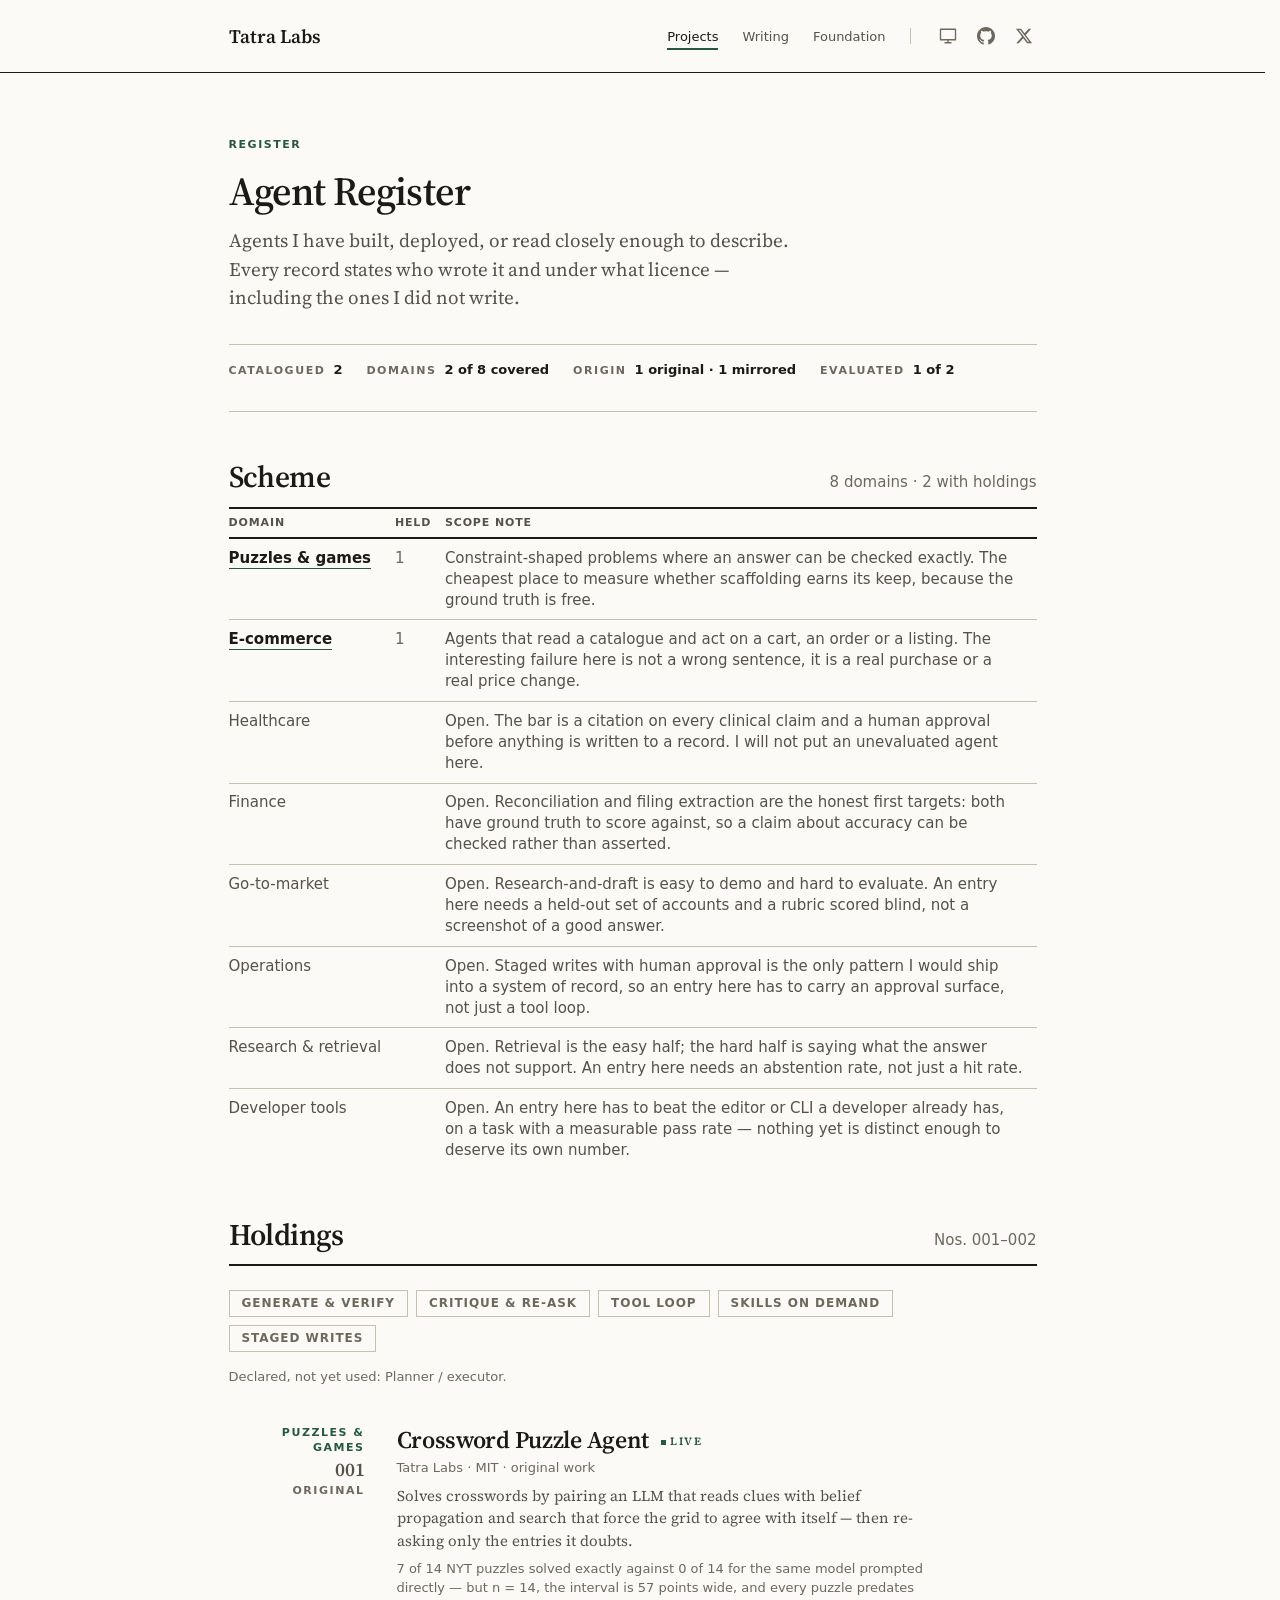
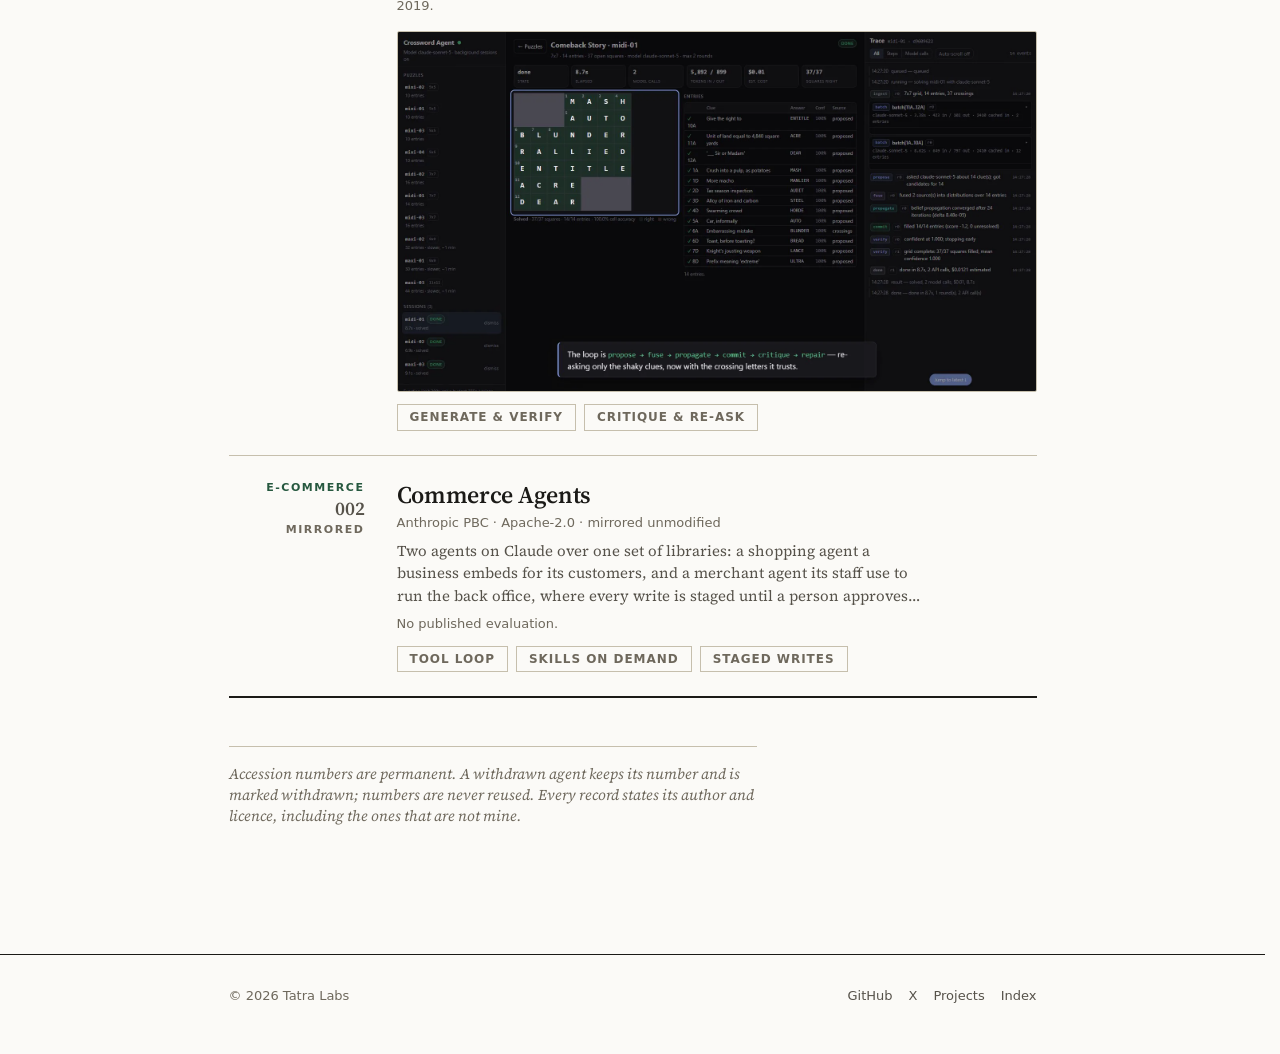
==== project/agents/index.html @ 57347f7a "Add the Agent Register, hide publication dates, pin the masthead The register lives at /project/agen" ====
<!DOCTYPE html>
<html lang="en">

<head>
  <meta charset="utf-8">
  <meta name="viewport" content="width=device-width, initial-scale=1">
  <title>Agent Hub — Tatra Labs</title>
  <meta name="description"
    content="Every agent built at Tatra Labs, by domain: what it does, the pattern it uses, how it was evaluated, and who wrote it.">
  <link rel="preconnect" href="https://fonts.googleapis.com">
  <link rel="preconnect" href="https://fonts.gstatic.com" crossorigin>
  <link rel="stylesheet"
    href="https://fonts.googleapis.com/css2?family=Source+Serif+4:ital,opsz,wght@0,8..60,400..600;1,8..60,400&display=swap">
  <link rel="stylesheet" href="/css/style.css">
  <link rel="stylesheet" href="/project/agents/style.css">
  <script>
    (function () {
      var t; try { t = localStorage.getItem('theme'); } catch (e) { }
      var r = document.documentElement;
      if (t === 'light' || t === 'dark') { r.setAttribute('data-theme', t); r.setAttribute('data-theme-pref', t); }
      else { r.setAttribute('data-theme-pref', 'system'); }
    })();
  </script>
</head>

<body>
  <a class="skip-link" href="#main">Skip to content</a>

  <header class="masthead">
    <div class="spread">
      <div class="u-wide masthead-row">
        <p class="site-title"><a href="/">Tatra Labs</a></p>
        <div class="masthead-nav">
          <ul class="nav">
            <li><a href="/?tab=projects" class="active" aria-current="page">Projects</a></li>
            <li><a href="/?tab=posts">Writing</a></li>
            <li><a href="/?tab=foundation">Foundation</a></li>
          </ul>
          <span class="masthead-div" aria-hidden="true"></span>
          <div class="header-links">
            <button type="button" class="theme-toggle" id="theme-toggle" aria-label="Theme: system">
              <svg class="theme-icon theme-icon-system" viewBox="0 0 24 24" fill="none" stroke="currentColor"
                stroke-width="1.75" stroke-linecap="round" stroke-linejoin="round" aria-hidden="true">
                <rect x="2" y="3" width="20" height="14" rx="0" />
                <path d="M8 21h8M12 17v4" />
              </svg>
              <svg class="theme-icon theme-icon-sun" viewBox="0 0 24 24" fill="none" stroke="currentColor"
                stroke-width="1.75" stroke-linecap="round" stroke-linejoin="round" aria-hidden="true">
                <circle cx="12" cy="12" r="4" />
                <path d="M12 2v2M12 20v2M4.9 4.9l1.4 1.4M17.7 17.7l1.4 1.4M2 12h2M20 12h2M4.9 19.1l1.4-1.4M17.7 6.3l1.4-1.4" />
              </svg>
              <svg class="theme-icon theme-icon-moon" viewBox="0 0 24 24" fill="none" stroke="currentColor"
                stroke-width="1.75" stroke-linecap="round" stroke-linejoin="round" aria-hidden="true">
                <path d="M21 12.8A9 9 0 1 1 11.2 3a7 7 0 0 0 9.8 9.8z" />
              </svg>
            </button>
            <a href="https://github.com/tatra-labs" target="_blank" rel="noopener noreferrer" aria-label="GitHub"
              class="header-icon">
              <svg width="18" height="18" viewBox="0 0 24 24" fill="currentColor" aria-hidden="true">
                <path
                  d="M12 0c-6.626 0-12 5.373-12 12 0 5.302 3.438 9.8 8.207 11.387.599.111.793-.261.793-.577v-2.234c-3.338.726-4.033-1.416-4.033-1.416-.546-1.387-1.333-1.756-1.333-1.756-1.089-.745.083-.729.083-.729 1.205.084 1.839 1.237 1.839 1.237 1.07 1.834 2.807 1.304 3.492.997.107-.775.418-1.305.762-1.604-2.665-.305-5.467-1.334-5.467-5.931 0-1.311.469-2.381 1.236-3.221-.124-.303-.535-1.524.117-3.176 0 0 1.008-.322 3.301 1.23.957-.266 1.983-.399 3.003-.404 1.02.005 2.047.138 3.006.404 2.291-1.552 3.297-1.23 3.297-1.23.653 1.653.242 2.874.118 3.176.77.84 1.235 1.911 1.235 3.221 0 4.609-2.807 5.624-5.479 5.921.43.372.823 1.102.823 2.222v3.293c0 .319.192.694.801.576 4.765-1.589 8.199-6.086 8.199-11.386 0-6.627-5.373-12-12-12z" />
              </svg>
            </a>
            <a href="https://x.com/tatralabs" target="_blank" rel="noopener noreferrer" aria-label="X (Twitter)"
              class="header-icon">
              <svg width="18" height="18" viewBox="0 0 24 24" fill="currentColor" aria-hidden="true">
                <path
                  d="M18.244 2.25h3.308l-7.227 8.26 8.502 11.24H16.17l-5.214-6.817L4.99 21.75H1.68l7.73-8.835L1.254 2.25H8.08l4.713 6.231zm-1.161 17.52h1.833L7.084 4.126H5.117z" />
              </svg>
            </a>
          </div>
        </div>
      </div>
    </div>
  </header>

  <main id="main">
    <noscript>
      <!-- Lead with the link that actually works without JavaScript. The
           write-up is rendered by the same client-side viewer as every other
           article here, so it is not a fallback — say so rather than sending
           someone to a second blank page. -->
      <p class="spread"><span class="u-wide">The register renders from a JSON file in the
        browser. Without JavaScript, read the registry itself at
        <a href="/content/agents/registry.json">/content/agents/registry.json</a>, or the
        source at <a href="https://github.com/tatra-labs">github.com/tatra-labs</a>. The
        write-up at <code>/project/agent-hub</code> needs JavaScript too.</span></p>
    </noscript>

    <!-- ====================================================================
         THE REGISTER. One .spread holds every region; each region is .u-wide
         so it spans rail + main, exactly as the home page's list sections do.
         Nothing here is a direct child of .spread without a grid-column.
         ================================================================= -->
    <div class="spread" id="register-view">

      <header class="u-wide identity-inner reg-head">
        <p class="u-label identity-eyebrow">Register</p>
        <h1 class="identity-name">Agent Register</h1>
        <p class="identity-lede" id="reg-lede"></p>
        <dl class="identity-index" id="reg-index"></dl>
      </header>

      <!-- The scheme is authored, not derived: it is the map of where agents
           go, and it exists whether or not anything has been built there. -->
      <section class="u-wide list-section" aria-labelledby="scheme-h">
        <div class="section-head">
          <h2 id="scheme-h">Scheme</h2>
          <span class="section-count" id="scheme-count"></span>
        </div>
        <div class="schedule-wrap">
          <table class="schedule">
            <thead>
              <tr>
                <th scope="col">Domain</th>
                <th scope="col">Held</th>
                <th scope="col">Scope note</th>
              </tr>
            </thead>
            <tbody id="schedule-body"></tbody>
          </table>
        </div>
      </section>

      <section class="u-wide list-section" aria-labelledby="holdings-h">
        <div class="section-head">
          <h2 id="holdings-h">Holdings</h2>
          <span class="section-count" id="holdings-count"></span>
        </div>

        <div class="control-bar reg-controls hidden" id="reg-controls">
          <div class="chips" id="pattern-chips" role="group" aria-label="Filter by agent pattern"></div>
          <div class="search-wrap hidden" id="search-wrap">
            <svg viewBox="0 0 24 24" fill="none" stroke="currentColor" stroke-width="2"
              stroke-linecap="round" aria-hidden="true">
              <circle cx="11" cy="11" r="8" />
              <path d="m21 21-4.35-4.35" />
            </svg>
            <label for="search-input" class="visually-hidden">Search the register</label>
            <input type="search" id="search-input" placeholder="Search" autocomplete="off">
          </div>
        </div>

        <p class="reg-legend hidden" id="pattern-gloss"></p>
        <p class="reg-legend hidden" id="pattern-legend"></p>
        <p class="reg-note hidden" id="holdings-note"></p>

        <!-- The site's own live-region idiom (see #result-status on the home
             page): the match count and the empty state change without a
             navigation, so nothing else would announce them. -->
        <p aria-live="polite" id="reg-status"><span class="visually-hidden"></span></p>

        <ol class="register" id="holdings-list"></ol>
        <p class="empty hidden" id="holdings-empty"></p>
      </section>

      <p class="u-wide empty reg-colophon" id="reg-colophon"></p>
    </div>

    <!-- ====================================================================
         THE SPECIMEN SHEET. Structurally identical to 404.html's reader, so
         .viewer-shell's explicit grid-rows and the sticky .article-rail both
         apply unchanged: back-link in row 1, rail and #article in row 2.
         ================================================================= -->
    <div class="spread viewer-shell agents-sheet hidden" id="sheet-view">
      <a class="back-link u-wide" id="sheet-back" href="./">&larr; Register</a>

      <aside class="article-rail" id="sheet-rail" aria-label="Record details"></aside>

      <article id="article">
        <header class="article-hero">
          <p class="u-label article-kicker" id="sheet-kicker"></p>
          <h1 class="article-title" id="sheet-title"></h1>
          <p class="article-sub" id="sheet-sub"></p>
          <!-- Authorship, in the reading column, on every record. -->
          <p class="article-meta" id="sheet-prov"></p>
        </header>

        <div id="sheet-links"></div>
        <div class="article-content" id="sheet-body"></div>

        <nav class="foundation-chapter-nav hidden" id="sheet-nav" aria-label="Register navigation"></nav>

        <div class="article-tags" id="sheet-tags"></div>
      </article>
    </div>

    <p class="spread hidden" id="reg-error"><span class="u-wide"></span></p>
  </main>

  <footer class="site-footer spread">
    <div class="u-wide footer-inner">
      <span>&copy; <span id="footer-year">2026</span> Tatra Labs</span>
      <span class="footer-links">
        <a href="https://github.com/tatra-labs" target="_blank" rel="noopener noreferrer">GitHub</a>
        <a href="https://x.com/tatralabs" target="_blank" rel="noopener noreferrer">X</a>
        <a href="/?tab=projects">Projects</a>
        <a href="/">Index</a>
      </span>
    </div>
  </footer>

  <script src="/js/util.js"></script>
  <script src="/project/agents/app.js"></script>
  <script src="/js/theme.js"></script>
</body>

</html>
---- css/style.css ----
/* ============================================================================
   TATRA LABS — DESIGN LAW.  Four rules. Break one and the system loses its
   only structural cue; there is no fallback boundary underneath it.

   1. NO border-radius, NO box-shadow, anywhere. Structure is rules and
      alignment. The single exception is --r-plate (2px) on media frames.
   2. Exactly TWO stroke weights: 1px var(--rule) for separation,
      2px var(--rule-strong) or var(--accent) for emphasis and active state.
   3. Exactly ONE filled component surface: .article-link--primary. Beyond it
      --accent may appear only as a stroke or as a mark under 6px — today the
      2px heading bar (.article-content h2::before) and the 5px live dot
      (.entry-flag::before), and nothing else. --accent must never fill a
      panel, never colour an input border, never mark a validation state.
      --accent-quiet is a tint, not a fill.
   4. NO colour literal outside the token block. No hex, no rgba(), no colour
      baked into a data-URI, anywhere else in this file.

   FOCUS IS BLUE IN BOTH THEMES, deliberately not the brand accent, so a focus
   ring can never be mistaken for a brand or error state.
   All three theme states are reachable: bare :root is the light source of
   truth; the media guard excludes [data-theme="light"] so that block is
   load-bearing rather than dead.
   ============================================================================ */

:root {
  --font-serif: "Source Serif 4", "SS4 Fallback", Charter, "Bitstream Charter",
                "Iowan Old Style", Georgia, "Times New Roman", serif;
  --font-sans:  system-ui, -apple-system, "Segoe UI Variable Text", "Segoe UI",
                Roboto, "Helvetica Neue", Arial, sans-serif;
  --font-mono:  ui-monospace, SFMono-Regular, "SF Mono", "Cascadia Mono",
                "Segoe UI Mono", Menlo, Consolas, monospace;

  /* Source Serif 4 is loaded variable (400..600). If 400 renders thin on a
     96dpi Windows panel, change this one value to 450 — zero bytes, no new
     request. */
  --prose-weight: 400;

  /* ---- light palette (bare :root = the light source of truth) ---------- */
  --bg:            #FBFAF7;  /* warm paper                                  */
  --surface:       #FFFFFF;  /* raised: chapter-nav cells, mobile TOC bar   */
  --sunken:        #F1EFE8;  /* recessed: pre, inline code, empty plates    */
  --text:          #1B1A17;  /* 16.7:1 on --bg   AAA                        */
  --text-muted:    #56524A;  /*  7.5:1 on --bg   AAA  excerpts, lede        */
  --text-faint:    #6E685C;  /*  5.3:1 on --bg   AA   counts, rail dates    */
  --rule:          #C6BFAD;  /*  1.8:1  decorative hairline, 1px only       */
  --rule-strong:   #948B7B;  /*  3.2:1  meaningful boundary                 */
  --rule-ink:      #1B1A17;  /* masthead bar, table th underline            */
  --accent:        #26583F;  /* foliage  7.9:1 on --bg  AAA                 */
  --accent-hover:  #1B4230;  /* 10.4:1                                      */
  --accent-quiet:  #E4EDE7;  /* tint only: active chip bg. NEVER a fill.    */
  --on-accent:     #FFFFFF;  /*  8.2:1 on --accent  AAA                     */
  --focus:         #1B4DE4;  /*  6.2:1 on --bg                              */

  /* ---- geometry --------------------------------------------------------- */
  --r-plate: 2px;            /* the ONLY radius on the site (media frames)  */
  --s-1: .25rem;  --s-2: .5rem;  --s-3: .75rem;  --s-4: 1rem;
  --s-5: 1.5rem;  --s-6: 2rem;   --s-7: 3rem;    --s-8: 4rem;  --s-9: 6rem;

  --rail:      8.5rem;   /* 136px metadata gutter                           */
  --rail-gap:  2rem;

  /* The masthead is sticky, so everything that positions itself against the
     top of the viewport has to clear it: the sticky rail and TOC above 56rem,
     and scroll-margin-top on every anchor target. 4.5rem is .masthead-row's
     min-height and the 1px is the masthead's own bottom rule — re-measure this
     if the masthead's contents change. */
  --masthead-h: calc(4.5rem + 1px);
  --main:      42rem;    /* 672px  list + home                              */
  --toc:      15rem;     /* 240px  reader only                              */
  --pad:       1.5rem;
  --measure:  min(66ch, 35rem);
  --t: 120ms;
  --ease: cubic-bezier(.2, 0, .2, 1);
}

/* Reader pages narrow the main column; set on the shell, not globally. */
.viewer-shell { --main: 35rem; }

@media (prefers-color-scheme: dark) {
  :root:not([data-theme="light"]) {
    --bg:           #1A1815;   /* warm charcoal, not neutral black          */
    --surface:      #232019;
    --sunken:       #131210;
    --text:         #EDE7DA;   /* 14.4:1  AAA                               */
    --text-muted:   #A9A190;   /*  6.9:1  AAA                               */
    --text-faint:   #8E8778;   /*  5.0:1  AA                                */
    --rule:         #464038;
    --rule-strong:  #726A5C;  /*  3.3:1  meets 1.4.11 for a UI boundary       */
    --rule-ink:     #EDE7DA;
    --accent:       #8CC0A0;   /* 8.6:1 on --bg  AAA                        */
    --accent-hover: #A8D4B8;
    --accent-quiet: #1E2A22;
    --on-accent:    #1A1815;   /* 8.6:1 — fixes the old #fff-on-link 2.5:1  */
    --focus:        #7FA6FF;
  }
}

:root[data-theme="dark"] {
  --bg: #1A1815;  --surface: #232019;  --sunken: #131210;
  --text: #EDE7DA;  --text-muted: #A9A190;  --text-faint: #8E8778;
  --rule: #464038;  --rule-strong: #726A5C;  --rule-ink: #EDE7DA;
  --accent: #8CC0A0;  --accent-hover: #A8D4B8;  --accent-quiet: #1E2A22;
  --on-accent: #1A1815;  --focus: #7FA6FF;
}

/* Load-bearing: the media guard above excludes it, so this is what an
   explicit light choice resolves to when the OS is dark. */
:root[data-theme="light"] {
  --bg: #FBFAF7;  --surface: #FFFFFF;  --sunken: #F1EFE8;
  --text: #1B1A17;  --text-muted: #56524A;  --text-faint: #6E685C;
  --rule: #C6BFAD;  --rule-strong: #948B7B;  --rule-ink: #1B1A17;
  --accent: #26583F;  --accent-hover: #1B4230;  --accent-quiet: #E4EDE7;
  --on-accent: #FFFFFF;  --focus: #1B4DE4;
}

@media (max-width: 56rem) {
  :root { --pad: 1.125rem; --rail: 0px; --rail-gap: 0px; }
}

/* Below 40rem the masthead wraps to two rows. Nothing sticky depends on this
   value — the rail and the TOC are static by then — but anchor targets still
   need to clear it. */
@media (max-width: 40rem) {
  :root { --masthead-h: 5.625rem; }
}

/* ---- type scale: 9 steps, no adjacent pair a rounding accident --------- */
:root {
  --fs-3xl:  2.5rem;     /* 40px  article h1, identity h1     */
  --fs-2xl:  1.875rem;   /* 30px  section head                */
  --fs-xl:   1.5rem;     /* 24px  entry title, prose h2       */
  --fs-lg:   1.1875rem;  /* 19px  lede, prose h3, wordmark    */
  --fs-md:   1.0625rem;  /* 17px  prose base                  */
  --fs-base: .9375rem;   /* 15px  UI base, excerpt            */
  --fs-sm:   .8125rem;   /* 13px  meta, caption, TOC, nav     */
  --fs-xs:   .75rem;     /* 12px  counts, chips               */
  --fs-2xs:  .6875rem;   /* 11px  uppercase tracked labels    */

  --lh-tight: 1.15;  --lh-snug: 1.25;  --lh-ui: 1.4;
  --lh-lede: 1.5;    --lh-body: 1.65;

  --ls-display: -0.02em;  --ls-title: -0.012em;
  --ls-label: 0.14em;     --ls-label-sm: 0.08em;
}

@media (max-width: 40rem) {
  :root { --fs-3xl: 1.875rem; --fs-2xl: 1.5rem; --fs-xl: 1.3125rem; }
}

/* Metric-matched fallback so the webfont swap does not reflow the page. */
@font-face {
  font-family: "SS4 Fallback";
  src: local("Georgia"), local("Times New Roman");
  size-adjust: 96%;
  ascent-override: 96%;
  descent-override: 26%;
  line-gap-override: 0%;
  font-display: swap;
}

*, *::before, *::after { box-sizing: border-box; }

html {
  font-size: 100%;
  -webkit-text-size-adjust: 100%;
  scrollbar-gutter: stable;
}

body {
  margin: 0;
  min-height: 100vh;
  background: var(--bg);
  color: var(--text);
  font-family: var(--font-sans);
  font-size: var(--fs-base);
  line-height: var(--lh-ui);
  font-variant-numeric: tabular-nums;
  display: flex;
  flex-direction: column;
}

a { color: var(--text); text-decoration: none; }

:where(a, button, input, select, summary, [tabindex]):focus-visible {
  outline: 2px solid var(--focus);
  outline-offset: 3px;
}

:where(a, button, summary, .entry, .chip, .toc-leaf) {
  transition: color var(--t) var(--ease),
              background-color var(--t) var(--ease),
              border-color var(--t) var(--ease),
              text-decoration-thickness var(--t) var(--ease),
              opacity var(--t) var(--ease);
}

@media (prefers-reduced-motion: reduce) {
  *, *::before, *::after {
    animation-duration: .01ms !important;
    transition-duration: .01ms !important;
    scroll-behavior: auto !important;
  }
}

.hidden { display: none !important; }

.visually-hidden {
  position: absolute; width: 1px; height: 1px;
  padding: 0; margin: -1px; overflow: hidden;
  clip: rect(0 0 0 0); white-space: nowrap; border: 0;
}

.skip-link {
  position: absolute; left: var(--s-4); top: -3rem; z-index: 50;
  background: var(--surface); color: var(--text);
  border: 1px solid var(--rule-strong);
  padding: var(--s-2) var(--s-4);
  font-size: var(--fs-sm);
}
.skip-link:focus { top: var(--s-4); }

/* The one uppercase-label recipe: eyebrows, kickers, rail dates, chips. */
.u-label {
  font-family: var(--font-sans);
  font-size: var(--fs-2xs);
  font-weight: 600;
  letter-spacing: var(--ls-label);
  line-height: var(--lh-ui);
  text-transform: uppercase;
}

/* ============================================================================
   THE GRID — one primitive, used by masthead, every list, article, footer.
   Rail + main is centred as a block, so the text column sits optically right
   of centre with its marginalia to the left: the journal position.
   ============================================================================ */

.spread {
  display: grid;
  grid-template-columns:
    [full-start] minmax(var(--pad), 1fr)
    [rail-start] var(--rail)
    [rail-end main-start] min(var(--main), 100% - 2 * var(--pad))
    [main-end] minmax(var(--pad), 1fr) [full-end];
}
/* MANDATORY and must stay first: any direct child without an explicit
   grid-column would otherwise land in the left margin track. JS never
   appends a direct child of .spread — it only sets innerHTML on static
   containers that already carry their own column. */
.spread > *       { grid-column: main; min-width: 0; }
.spread > .u-rail { grid-column: rail; }
.spread > .u-wide { grid-column: rail / main-end; }
.spread > .u-full { grid-column: full; }

/* ============================================================================
   MASTHEAD
   ============================================================================ */

/* Sticky: the tabs are the control every visitor uses most, and on a long
   article or a 164-section book they were a full scroll away. It needs its own
   background — the page scrolls underneath it, not behind a transparent bar —
   and a z-index above the stretched .entry-link (1) and .entry-tags (2), but
   below .skip-link (50), which must still be able to cover it. */
.masthead {
  position: sticky;
  top: 0;
  z-index: 40;
  background: var(--bg);
  border-bottom: 1px solid var(--rule-ink);
}

.masthead-row {
  display: flex;
  align-items: center;
  justify-content: space-between;
  gap: var(--s-5);
  min-height: 4.5rem;
  padding-block: var(--s-3);
  flex-wrap: wrap;
}

.site-title {
  margin: 0;
  font-family: var(--font-serif);
  font-size: var(--fs-lg);
  font-weight: 600;
  letter-spacing: .005em;
}
.site-title a:hover { color: var(--accent); }

.masthead-nav {
  display: flex;
  align-items: center;
  gap: var(--s-5);
}

.nav {
  display: flex;
  align-items: center;
  gap: var(--s-5);
  list-style: none;
  margin: 0;
  padding: 0;
}

/* Nav is 13px sentence case, not 11px uppercase: it is the control every
   visitor uses first, and legibility outranks texture there. */
.nav a {
  font-size: var(--fs-sm);
  font-weight: 500;
  color: var(--text-muted);
  padding-block: var(--s-1);
  border-bottom: 2px solid transparent;
}
.nav a:hover { color: var(--text); }
.nav a.active {
  color: var(--text);
  border-bottom-color: var(--accent);
}

.masthead-div {
  width: 1px;
  height: 1rem;
  background: var(--rule);
}

.header-links { display: flex; align-items: center; gap: var(--s-3); }

.header-icon,
.theme-toggle {
  display: inline-flex;
  align-items: center;
  justify-content: center;
  color: var(--text-faint);
  background: none;
  border: 0;
  padding: var(--s-1);
  cursor: pointer;
  font: inherit;
}
.header-icon:hover,
.theme-toggle:hover { color: var(--text); }

.theme-icon { display: none; width: 18px; height: 18px; }
.theme-icon-system { display: block; }
:root[data-theme-pref="light"] .theme-icon-system,
:root[data-theme-pref="dark"]  .theme-icon-system { display: none; }
:root[data-theme-pref="light"] .theme-icon-sun  { display: block; }
:root[data-theme-pref="dark"]  .theme-icon-moon { display: block; }

/* ============================================================================
   IDENTITY BAND — the only h1 on the home page
   ============================================================================ */

main { flex: 1 0 auto; }

.identity { padding-block: var(--s-8) var(--s-7); }

.identity-inner { border-bottom: 1px solid var(--rule); padding-bottom: var(--s-6); }

.identity-eyebrow { margin: 0 0 var(--s-4); color: var(--accent); }

.identity-name {
  margin: 0;
  font-family: var(--font-serif);
  font-size: var(--fs-3xl);
  font-weight: 600;
  line-height: var(--lh-tight);
  letter-spacing: var(--ls-display);
}

.identity-lede {
  margin: var(--s-3) 0 0;
  max-width: var(--measure);
  font-family: var(--font-serif);
  font-size: var(--fs-lg);
  line-height: var(--lh-lede);
  color: var(--text-muted);
}

.identity-bio {
  margin: var(--s-4) 0 0;
  max-width: var(--measure);
  font-family: var(--font-serif);
  font-size: var(--fs-md);
  line-height: var(--lh-body);
  color: var(--text-muted);
}

.identity-links {
  display: flex;
  flex-wrap: wrap;
  gap: var(--s-4);
  margin: var(--s-5) 0 0;
  padding: 0;
  list-style: none;
}
.identity-links a {
  font-size: var(--fs-sm);
  font-weight: 600;
  border-bottom: 1px solid var(--accent);
  padding-bottom: 1px;
}
.identity-links a:hover { color: var(--accent); border-bottom-width: 2px; }

/* The live index — computed from the JSON, never hand-maintained. */
.identity-index {
  display: flex;
  flex-wrap: wrap;
  gap: var(--s-5);
  margin: var(--s-6) 0 0;
  padding-top: var(--s-4);
  border-top: 1px solid var(--rule);
  color: var(--text-faint);
}
.identity-index div { display: flex; align-items: baseline; gap: var(--s-2); }
.identity-index dt { margin: 0; }
.identity-index dd {
  margin: 0;
  font-size: var(--fs-sm);
  font-weight: 600;
  color: var(--text);
}

/* ============================================================================
   CONTROL BAR — search demoted to furniture, tags inline
   ============================================================================ */

.controls { padding-block: var(--s-5) 0; }

.control-bar {
  display: flex;
  align-items: center;
  justify-content: space-between;
  gap: var(--s-5);
  flex-wrap: wrap;
}

.chips { display: flex; flex-wrap: wrap; gap: var(--s-2); }

.chip {
  font: 600 var(--fs-xs)/var(--lh-ui) var(--font-sans);
  letter-spacing: var(--ls-label-sm);
  text-transform: uppercase;
  color: var(--text-faint);
  background: none;
  border: 1px solid var(--rule);
  padding: var(--s-1) var(--s-3);
  cursor: pointer;
}
.chip:hover { color: var(--text); border-color: var(--rule-strong); }
.chip[aria-pressed="true"] {
  color: var(--accent);
  border-color: var(--accent);
  background: var(--accent-quiet);
}
.chip--more { border-style: dashed; }

.search-wrap {
  display: flex;
  align-items: center;
  gap: var(--s-2);
  width: 15rem;
  max-width: 100%;
  border-bottom: 1px solid var(--rule);
  padding-bottom: var(--s-1);
  color: var(--text-faint);
}
/* Focus is blue here like everywhere else: --accent on an input border would
   read as a brand or validation state, which is the confusion the focus token
   exists to prevent. */
.search-wrap:focus-within { border-bottom: 2px solid var(--focus); padding-bottom: 1px; }
.search-wrap svg { flex: none; width: 14px; height: 14px; }
.search-wrap input {
  flex: 1;
  min-width: 0;
  border: 0;
  background: none;
  color: var(--text);
  font: 600 var(--fs-2xs)/var(--lh-ui) var(--font-sans);
  letter-spacing: var(--ls-label);
  text-transform: uppercase;
  padding: var(--s-1) 0;
}
.search-wrap input::placeholder { color: var(--text-faint); }
/* A bare `outline: none` here would win on specificity (0,2,1) against the
   global :where(...):focus-visible ring (0,1,0) and silently remove the
   keyboard indicator from the site's only text input. Suppress it for mouse
   focus only, and restate the ring for keyboard focus. */
.search-wrap input:focus { outline: none; }
.search-wrap input:focus-visible { outline: 2px solid var(--focus); outline-offset: 2px; }

/* ============================================================================
   THE REGISTER — one list component for posts, projects and sources.
   Deliberate at 2 entries and at 40.
   ============================================================================ */

.list-section { padding-block: var(--s-7) 0; scroll-margin-top: calc(var(--masthead-h) + var(--s-5)); }

.section-head {
  display: flex;
  align-items: baseline;
  justify-content: space-between;
  gap: var(--s-4);
  padding-bottom: var(--s-3);
  border-bottom: 2px solid var(--rule-ink);
}
.section-head h2 {
  margin: 0;
  font-family: var(--font-serif);
  font-size: var(--fs-2xl);
  font-weight: 600;
  line-height: var(--lh-tight);
  letter-spacing: var(--ls-display);
}
.section-count { color: var(--text-faint); }

/* A 2px rule closes the table at the bottom, so two rows read as a short
   closed list rather than a truncated one. */
.register {
  list-style: none;
  margin: 0;
  padding: 0;
  border-bottom: 2px solid var(--rule-ink);
}

.entry {
  position: relative;
  display: grid;
  grid-template-columns: var(--rail) 1fr;
  gap: var(--rail-gap);
  padding-block: var(--s-5);
  border-bottom: 1px solid var(--rule);
}
.entry:last-child { border-bottom: 0; }
.entry:hover .entry-title { color: var(--accent); }

/* Stretched link: the whole row is the target, but real links inside it
   still work because they sit above on the z-axis. */
.entry-link { position: absolute; inset: 0; z-index: 1; }
.entry-body > *, .entry-rail > * { position: relative; }
.entry-tags, .entry-plate { position: relative; z-index: 2; }

.entry-rail {
  display: flex;
  flex-direction: column;
  gap: var(--s-1);
  text-align: right;
  color: var(--text-faint);
}
.entry-year {
  font-family: var(--font-serif);
  font-size: var(--fs-lg);
  font-weight: 600;
  line-height: 1;
  color: var(--text-muted);
}
/* The big serif slot in the rail. It used to hold the year; dates are no
   longer displayed anywhere, and its one remaining caller is the Agent
   Register, where it holds the accession number ("001"). Kept collapsible
   because a rail with nothing in that slot must not reserve its line height. */
.entry-year:empty { min-height: 0; }
.entry-meta { font-size: var(--fs-2xs); letter-spacing: var(--ls-label); text-transform: uppercase; font-weight: 600; }
.entry-kind { color: var(--accent); }

.entry-title {
  margin: 0;
  font-family: var(--font-serif);
  font-size: var(--fs-xl);
  font-weight: 600;
  line-height: var(--lh-snug);
  letter-spacing: var(--ls-title);
}

.entry-excerpt {
  margin: var(--s-2) 0 0;
  max-width: var(--measure);
  font-family: var(--font-serif);
  font-size: var(--fs-base);
  line-height: var(--lh-lede);
  color: var(--text-muted);
  display: -webkit-box;
  -webkit-line-clamp: 3;
  -webkit-box-orient: vertical;
  overflow: hidden;
}

.entry-byline {
  margin: var(--s-1) 0 0;
  font-size: var(--fs-sm);
  color: var(--text-faint);
}

.entry-tags {
  display: flex;
  flex-wrap: wrap;
  gap: var(--s-2);
  margin-top: var(--s-3);
}
.entry-tags .chip { pointer-events: auto; }

.entry-flag {
  display: inline-flex;
  align-items: center;
  gap: var(--s-1);
  margin-left: var(--s-3);
  vertical-align: middle;
  color: var(--accent);
  font-size: var(--fs-2xs);
  font-weight: 600;
  letter-spacing: var(--ls-label);
  text-transform: uppercase;
}
.entry-flag::before {
  content: "";
  width: 5px; height: 5px;
  background: var(--accent);
}

/* Project plate: the screenshots are the strongest evidence on the site, so
   they run the full band rather than being cropped to a thumbnail. */
.entry-plate {
  margin: var(--s-4) 0 0;
  border: 1px solid var(--rule);
  border-radius: var(--r-plate);
  overflow: hidden;
  background: var(--sunken);
}
.entry-plate img {
  display: block;
  width: 100%;
  aspect-ratio: 16 / 9;
  object-fit: cover;
  object-position: center top;
}

/* ---- foundation source rows -------------------------------------------- */

.entry-source {
  display: grid;
  grid-template-columns: 72px minmax(0, 1fr);
  gap: var(--s-4);
  align-items: start;
}

.cover {
  margin: 0;
  border: 1px solid var(--rule);
  background: var(--sunken);
  overflow: hidden;
}
.cover img { display: block; width: 100%; height: 100%; object-fit: cover; }
.cover--book  { aspect-ratio: 2 / 3; }
.cover--paper { aspect-ratio: 1 / 1.294; }

/* Honest fallback when a source has no cover of its own: an initials plate
   reads as deliberate; the same cover used twice does not. */
.cover-plate {
  display: flex;
  align-items: center;
  justify-content: center;
  width: 100%; height: 100%;
  font-family: var(--font-serif);
  font-size: var(--fs-xl);
  font-weight: 600;
  color: var(--text-faint);
}

.entry-progress {
  margin: var(--s-3) 0 0;
  font-size: var(--fs-2xs);
  font-weight: 600;
  letter-spacing: var(--ls-label);
  text-transform: uppercase;
  color: var(--accent);
}

.empty {
  margin: 0;
  padding-block: var(--s-6);
  font-family: var(--font-serif);
  font-style: italic;
  color: var(--text-faint);
}

/* ============================================================================
   ARTICLE
   ============================================================================ */

.viewer-shell { padding-block: var(--s-7) var(--s-8); }

.article-hero { margin-bottom: var(--s-6); }

.article-kicker { margin: 0 0 var(--s-3); color: var(--accent); }
.article-kicker a { color: inherit; border-bottom: 1px solid currentColor; }

.article-title {
  margin: 0;
  font-family: var(--font-serif);
  font-size: var(--fs-3xl);
  font-weight: 600;
  line-height: var(--lh-tight);
  letter-spacing: var(--ls-display);
}

.article-sub {
  margin: var(--s-3) 0 0;
  font-size: var(--fs-sm);
  color: var(--text-muted);
}

.article-meta {
  margin: var(--s-4) 0 0;
  padding-top: var(--s-3);
  border-top: 1px solid var(--rule);
  font-size: var(--fs-sm);
  color: var(--text-faint);
}

/* Sticky marginalia. The rail is populated for the article's full length,
   which is the whole point of moving metadata out of the text column. */
.article-rail {
  grid-column: rail;
  grid-row: 2;
  align-self: start;
  position: sticky;
  top: calc(var(--masthead-h) + var(--s-5));
  text-align: right;
  padding-right: var(--s-4);
  color: var(--text-faint);
}
.article-rail dl { margin: 0; display: flex; flex-direction: column; gap: var(--s-4); }
.article-rail dt {
  font-size: var(--fs-2xs);
  font-weight: 600;
  letter-spacing: var(--ls-label);
  text-transform: uppercase;
  color: var(--text-faint);
}
.article-rail dd {
  margin: var(--s-1) 0 0;
  font-size: var(--fs-sm);
  color: var(--text-muted);
}
.article-rail .rail-tags {
  display: flex;
  flex-direction: column;
  align-items: flex-end;
  gap: var(--s-1);
}
.article-rail .rail-tags a { color: var(--text-muted); font-size: var(--fs-sm); }
.article-rail .rail-tags a:hover { color: var(--accent); }

.back-link {
  display: inline-block;
  margin-bottom: var(--s-5);
  font-size: var(--fs-2xs);
  font-weight: 600;
  letter-spacing: var(--ls-label);
  text-transform: uppercase;
  color: var(--text-faint);
}
.back-link:hover { color: var(--accent); }

.article-tags {
  display: flex;
  flex-wrap: wrap;
  gap: var(--s-2);
  margin-top: var(--s-7);
  padding-top: var(--s-4);
  border-top: 1px solid var(--rule);
}
.article-tags .chip { cursor: default; }

/* Section-type: links */
.article-links {
  display: flex;
  flex-wrap: wrap;
  gap: var(--s-3);
  margin: var(--s-6) 0;
}
.article-link {
  display: inline-flex;
  align-items: center;
  gap: var(--s-2);
  padding: var(--s-2) var(--s-4);
  border: 1px solid var(--rule-strong);
  font-size: var(--fs-sm);
  font-weight: 600;
  line-height: 1.3;
}
.article-link:hover { border-color: var(--accent); color: var(--accent); }
.article-link--primary {
  background: var(--accent);
  border-color: var(--accent);
  color: var(--on-accent);
}
.article-link--primary:hover {
  background: var(--accent-hover);
  border-color: var(--accent-hover);
  color: var(--on-accent);
}
.article-link-icon { flex: none; opacity: .7; }

/* ============================================================================
   PROSE — style.css previously had ZERO rules for .article-content h1-h6,
   ul, ol, blockquote, table, hr or pre, so every markdown chapter fell to UA
   defaults and a markdown h1 rendered at 32px, larger than the page title.
   ============================================================================ */

.article-content {
  max-width: var(--measure);
  font-family: var(--font-serif);
  font-size: var(--fs-md);
  font-weight: var(--prose-weight);
  line-height: var(--lh-body);
  font-variant-numeric: proportional-nums;
  color: var(--text);
}

/* One owner for vertical rhythm: every block child is margin-reset, then a
   lobotomised owl sets the flow. No collapsing-margin surprises. */
.article-content > * { margin-block: 0; }
.article-content > * + *   { margin-top: 1.15em; }
.article-content > h2      { margin-top: var(--s-7); }
.article-content > h3      { margin-top: var(--s-6); }
.article-content > h4      { margin-top: var(--s-5); }
.article-content > h2 + *,
.article-content > h3 + *,
.article-content > h4 + *  { margin-top: var(--s-2); }
.article-content > figure,
.article-content > pre,
.article-content > .table-wrap,
.article-content > .katex-display { margin-block: var(--s-6); }
.article-content > *:first-child  { margin-top: 0; }

/* The standing paragraph — the journal convention, one selector. */
.article-content > p:first-of-type {
  font-size: var(--fs-lg);
  line-height: var(--lh-lede);
}

.article-content h1,
.article-content h2,
h2.article-heading {
  font-family: var(--font-serif);
  font-size: var(--fs-xl);
  font-weight: 600;
  line-height: var(--lh-snug);
  letter-spacing: var(--ls-title);
  color: var(--text);
}
/* Two centimetres of accent above every section heading — the only
   chromatic mark in the body column, and it makes the ramp legible while
   scrolling. */
.article-content h1::before,
.article-content h2::before,
h2.article-heading::before {
  content: "";
  display: block;
  width: 2rem;
  height: 2px;
  background: var(--accent);
  margin-bottom: var(--s-3);
}
.article-content h3,
h3.article-heading {
  font-family: var(--font-serif);
  font-size: var(--fs-lg);
  font-weight: 600;
  line-height: var(--lh-snug);
}
.article-content h4 {
  font-family: var(--font-serif);
  font-size: var(--fs-md);
  font-weight: 600;
}

/* An anchored heading would otherwise land underneath the sticky masthead:
   a paper's in-page TOC, and the agent sheet's ?agent=…#evaluation links. */
.article-content :where(h1, h2, h3, h4)[id],
.article-heading[id] { scroll-margin-top: calc(var(--masthead-h) + var(--s-4)); }

/* Ink links with accent underlines: a paragraph never rainbows, but every
   link is unmistakable. */
.article-content a {
  color: var(--text);
  text-decoration: underline;
  text-decoration-color: var(--accent);
  text-decoration-thickness: 1px;
  text-underline-offset: .18em;
}
.article-content a:hover { color: var(--accent); text-decoration-thickness: 2px; }

.article-content ul { list-style: none; padding-left: 1.5em; }
.article-content ul > li { position: relative; }
.article-content ul > li::before {
  content: "\2013";
  position: absolute;
  left: -1.5em;
  color: var(--accent);
}
.article-content ol { list-style: decimal; padding-left: 1.6em; }
.article-content ol > li::marker { font-variant-numeric: tabular-nums; color: var(--text-faint); }
.article-content li { margin-bottom: .4em; }
.article-content li > ul, .article-content li > ol { margin-block: .4em; }

.article-content blockquote {
  border-left: 2px solid var(--accent);
  padding-left: var(--s-5);
  margin-left: 0;
  font-style: italic;
  color: var(--text-muted);
}

.article-content .table-wrap { overflow-x: auto; }
.article-content table {
  border-collapse: collapse;
  width: 100%;
  font-family: var(--font-sans);
  font-size: var(--fs-base);
  font-variant-numeric: tabular-nums;
}
.article-content th {
  font: 600 var(--fs-2xs)/var(--lh-ui) var(--font-sans);
  letter-spacing: var(--ls-label-sm);
  text-transform: uppercase;
  color: var(--text-muted);
  text-align: left;
  border-bottom: 2px solid var(--rule-ink);
  padding: .4rem .85rem .4rem 0;
}
.article-content td {
  border-bottom: 1px solid var(--rule);
  padding: .55rem .85rem .55rem 0;
}

.article-content hr {
  border: 0;
  border-top: 1px solid var(--rule);
  width: 6rem;
  margin: var(--s-7) auto;
}

.article-content pre {
  font: 400 var(--fs-sm)/1.6 var(--font-mono);
  background: var(--sunken);
  border: 1px solid var(--rule);
  border-left: 2px solid var(--rule-strong);
  padding: var(--s-4) var(--s-5);
  overflow-x: auto;
  tab-size: 2;
}
.article-content :not(pre) > code {
  font-family: var(--font-mono);
  font-size: .875em;
  font-variant-ligatures: none;
  background: var(--sunken);
  padding: .1em .3em;
}
.article-content pre code { background: none; padding: 0; font-size: inherit; }

.katex { font-size: 1.05em; }
.article-content .katex-display {
  overflow-x: auto;
  overflow-y: hidden;
  padding-block: var(--s-1);
}

/* Media — full-bleed to the wide band so figures breathe past the measure. */
.article-content .media-wrap { margin-block: var(--s-6); max-width: none; }
.article-content img,
.article-content video {
  display: block;
  max-width: 100%;
  height: auto;
  border: 1px solid var(--rule);
  border-radius: var(--r-plate);
}
.article-content iframe {
  width: 100%;
  aspect-ratio: 16 / 9;
  border: 1px solid var(--rule);
  border-radius: var(--r-plate);
}
.article-content .media-caption {
  margin-top: var(--s-3);
  max-width: var(--measure);
  font-family: var(--font-sans);
  font-size: var(--fs-sm);
  line-height: var(--lh-ui);
  color: var(--text-faint);
}

/* ============================================================================
   READER — TOC beside the chapter
   ============================================================================ */

/* With a TOC the rail widens to --toc; rows are explicit so the article can
   precede the nav in DOM order while still rendering to its right. */
.viewer-shell--has-toc { --rail: var(--toc); }
.viewer-shell > .back-link { grid-row: 1; }
.viewer-shell > #article   { grid-row: 2; }
.viewer-shell--has-toc > .foundation-toc { grid-row: 2; }

.foundation-toc {
  grid-column: rail;
  align-self: start;
  position: sticky;
  top: calc(var(--masthead-h) + var(--s-5));
  max-height: calc(100vh - var(--masthead-h) - var(--s-7));
  overflow-y: auto;
  padding-right: var(--s-4);
  font-size: var(--fs-sm);
}

.foundation-toc-heading {
  margin: 0 0 var(--s-3);
  font-size: var(--fs-2xs);
  font-weight: 600;
  letter-spacing: var(--ls-label);
  text-transform: uppercase;
  color: var(--text-faint);
}

.toc-progress {
  margin: 0 0 var(--s-4);
  padding-bottom: var(--s-3);
  border-bottom: 1px solid var(--rule);
  font-size: var(--fs-2xs);
  font-weight: 600;
  letter-spacing: var(--ls-label);
  text-transform: uppercase;
  color: var(--accent);
}

.foundation-toc-list { list-style: none; margin: 0; padding: 0; }
.foundation-toc-item a {
  display: block;
  padding: var(--s-1) 0;
  color: var(--text-muted);
  line-height: var(--lh-ui);
}
.foundation-toc-item a:hover { color: var(--text); }
.foundation-toc-item a[aria-current="page"] {
  color: var(--accent);
  font-weight: 600;
}

.toc-chapter { margin-bottom: var(--s-3); }
.toc-chapter > summary {
  cursor: pointer;
  padding: var(--s-1) 0;
  font-size: var(--fs-2xs);
  font-weight: 600;
  letter-spacing: var(--ls-label-sm);
  text-transform: uppercase;
  color: var(--text-faint);
  list-style: none;
}
.toc-chapter > summary::-webkit-details-marker { display: none; }
.toc-chapter > summary::before { content: "\25B8 "; }
.toc-chapter[open] > summary::before { content: "\25BE "; }
.toc-chapter > summary:hover { color: var(--text); }
.toc-part-title {
  margin: var(--s-5) 0 var(--s-2);
  font-size: var(--fs-2xs);
  font-weight: 600;
  letter-spacing: var(--ls-label);
  text-transform: uppercase;
  color: var(--text);
  border-bottom: 1px solid var(--rule);
  padding-bottom: var(--s-1);
}

.foundation-chapter-nav {
  display: flex;
  justify-content: space-between;
  gap: var(--s-4);
  margin-top: var(--s-7);
  padding-top: var(--s-4);
  border-top: 1px solid var(--rule);
  font-size: var(--fs-2xs);
  font-weight: 600;
  letter-spacing: var(--ls-label);
  text-transform: uppercase;
}
.foundation-chapter-nav--only-next { justify-content: flex-end; }
.foundation-chapter-link { color: var(--text-faint); }
.foundation-chapter-link:hover { color: var(--accent); }

/* The dominant reader state today: 163 of 164 sections are unwritten. Make
   it a designed state rather than a developer scaffold. */
.md-missing {
  padding: var(--s-7) 0;
  font-family: var(--font-serif);
  font-style: italic;
  color: var(--text-faint);
  border-top: 1px solid var(--rule);
  border-bottom: 1px solid var(--rule);
}
.md-missing strong { font-style: normal; font-weight: 600; color: var(--text-muted); }

/* ============================================================================
   FOOTER — the bottom of an article is the highest-intent moment on the site
   ============================================================================ */

.site-footer {
  margin-top: var(--s-9);
  border-top: 1px solid var(--rule-ink);
  padding-block: var(--s-6) var(--s-7);
  flex: none;
}
.footer-inner {
  display: flex;
  flex-wrap: wrap;
  align-items: baseline;
  justify-content: space-between;
  gap: var(--s-4);
  font-size: var(--fs-sm);
  color: var(--text-faint);
}
.footer-links { display: flex; flex-wrap: wrap; gap: var(--s-4); }
.footer-links a { color: var(--text-muted); }
.footer-links a:hover { color: var(--accent); }

/* ============================================================================
   RESPONSIVE — the rail collapses to zero and its content re-composes inline
   ============================================================================ */

@media (max-width: 56rem) {
  .entry { grid-template-columns: 1fr; gap: var(--s-2); }
  .entry-rail {
    flex-direction: row;
    align-items: baseline;
    gap: var(--s-3);
    text-align: left;
    flex-wrap: nowrap;
    white-space: nowrap;
  }
  .entry-year { font-size: var(--fs-base); }

  /* The element-level override above would otherwise beat the :root rail
     collapse and keep a 240px column on a phone. Rows become a single
     ordered stack, with the contents lifted above the chapter so navigation
     is not behind the whole article on a phone. */
  .viewer-shell--has-toc { --rail: 0px; }
  .viewer-shell > .back-link              { grid-row: auto; order: 0; }
  .viewer-shell--has-toc > .foundation-toc { grid-row: auto; order: 1; }

  /* The rail has no column to sit in, so its marginalia becomes a normal
     block above the article rather than a stranded sticky element. */
  .article-rail {
    grid-column: main;
    grid-row: auto;
    order: 1;
    position: static;
    text-align: left;
    padding-right: 0;
    padding-bottom: var(--s-4);
    margin-bottom: var(--s-5);
    border-bottom: 1px solid var(--rule);
  }
  .article-rail dl { flex-direction: row; flex-wrap: wrap; gap: var(--s-5); }
  .article-rail .rail-tags { flex-direction: row; flex-wrap: wrap; align-items: baseline; gap: var(--s-3); }

  .foundation-toc {
    grid-column: main;
    position: static;
    max-height: none;
    overflow: visible;
    padding-right: 0;
    margin-bottom: var(--s-5);
    border-bottom: 1px solid var(--rule);
    padding-bottom: var(--s-4);
  }
  .viewer-shell > #article { grid-row: auto; order: 2; }
}

@media (max-width: 40rem) {
  .entry-source { grid-template-columns: 56px minmax(0, 1fr); }
  .control-bar { align-items: stretch; flex-direction: column; }
  .search-wrap { width: 100%; }
  .identity { padding-block: var(--s-6) var(--s-5); }

  /* Nav + divider + three icons measured 358px inside a 339px band at 375px,
     which pushed the document 1px wide. Tighten the gaps and let both groups
     wrap instead of holding one line. */
  .masthead-row { gap: var(--s-3); }
  .masthead-nav {
    flex-wrap: wrap;
    gap: var(--s-3);
    justify-content: flex-start;
    min-width: 0;
  }
  .nav { flex-wrap: wrap; gap: var(--s-4); min-width: 0; }
}
---- project/agents/style.css ----
/* ============================================================================
   AGENT REGISTER — the hub's own styles.

   This page is a page of the site, not a detached app: it loads /css/style.css
   first and reuses .spread, .register/.entry, .identity-*, .chips, .control-bar,
   .viewer-shell and the whole .article-* reader. This file holds only what the
   site had no component for — the domain schedule table, two register
   footnotes, and the sheet's provenance block.

   THE FOUR RULES OF css/style.css HOLD HERE WITHOUT EXCEPTION:
   1. No border-radius, no box-shadow. Nothing below declares either.
   2. Two stroke weights only: 1px var(--rule), 2px var(--rule-strong)/--accent.
   3. One filled component surface on the site, .article-link--primary, which
      this page reuses and never duplicates. Nothing below sets a background
      except var(--sunken) on the provenance block — a recessed surface, the
      same use .article-content pre already makes of it.
   4. No colour literal. Every colour below is a var() into the token block,
      so all three theme states follow for free.

   ONE MORE, SPECIFIC TO THIS PAGE: origin is never ranked chromatically.
   The domain gets .entry-kind (accent); "Original" and "Mirrored" both get
   plain .entry-meta at --text-faint. Do not accent one and mute the other —
   the register states authorship, it does not grade it.
   ============================================================================ */

/* ---- register head ------------------------------------------------------ */
/* Mirrors .identity's own padding-block; the band itself is .identity-inner. */
.reg-head { padding-block: var(--s-8) var(--s-6); }

/* ---- the scheme (domain schedule) --------------------------------------- */
/* .article-content already carries the site's table voice, but it is scoped to
   prose and caps itself at the 66-character measure. The schedule is front
   matter running the full band, so it restates those declarations rather than
   borrowing a class that would narrow it to a reading column. */
.schedule-wrap { overflow-x: auto; }

.schedule {
  border-collapse: collapse;
  width: 100%;
  font-family: var(--font-sans);
  font-size: var(--fs-base);
  font-variant-numeric: tabular-nums;
}
.schedule th[scope="col"] {
  font: 600 var(--fs-2xs)/var(--lh-ui) var(--font-sans);
  letter-spacing: var(--ls-label-sm);
  text-transform: uppercase;
  color: var(--text-muted);
  text-align: left;
  border-bottom: 2px solid var(--rule-ink);
  padding: .4rem .85rem .4rem 0;
}
.schedule td,
.schedule th[scope="row"] {
  border-bottom: 1px solid var(--rule);
  padding: .55rem .85rem .55rem 0;
  text-align: left;
  vertical-align: baseline;
}
.schedule tr:last-child td,
.schedule tr:last-child th[scope="row"] { border-bottom: 0; }

.schedule th[scope="row"] {
  font-weight: 600;
  color: var(--text);
  white-space: nowrap;
}
.schedule th[scope="row"] a {
  border-bottom: 1px solid var(--accent);
  padding-bottom: 1px;
}
.schedule th[scope="row"] a:hover { color: var(--accent); border-bottom-width: 2px; }

/* A domain with nothing in it is not a link and must not look like one: no
   anchor, no hover, no pointer, and no count cell inventing a shape for
   information that does not exist. The difference between "there is work here"
   and "there is not" is legible from the cursor alone, with no badge. */
.schedule-row--open th[scope="row"] { font-weight: 400; color: var(--text-muted); }

.schedule-n { color: var(--text-faint); white-space: nowrap; }
.schedule-note { color: var(--text-muted); line-height: var(--lh-ui); }

/* ---- holdings ----------------------------------------------------------- */
.reg-controls { margin-top: var(--s-5); }

/* A control appears only when it would do work: the pattern chips below three
   distinct patterns, and the search field below eight records, are furniture on
   a page whose whole argument is that nothing on it is a placeholder. app.js
   owns the thresholds; this is only their spacing. */
.reg-legend {
  margin: var(--s-4) 0 0;
  font-size: var(--fs-sm);
  color: var(--text-faint);
}

/* The evaluation line on a register row. One authored sentence carrying the
   number AND its qualification together, so a result cannot be skimmed off its
   caveat — and "Not evaluated." where there is nothing to report, which is why
   this line prints on every row rather than only on the evaluated ones. */
.entry-eval {
  position: relative;
  margin: var(--s-2) 0 0;
  max-width: var(--measure);
  font-size: var(--fs-sm);
  line-height: var(--lh-ui);
  color: var(--text-faint);
}

.reg-note {
  margin: var(--s-4) 0 0;
  max-width: var(--measure);
  font-family: var(--font-serif);
  font-size: var(--fs-base);
  line-height: var(--lh-lede);
  color: var(--text-muted);
}

/* Two sentences of catalogue policy, in .empty's serif-italic voice. */
.reg-colophon {
  margin-top: var(--s-7);
  padding-top: var(--s-4);
  border-top: 1px solid var(--rule);
  max-width: var(--measure);
}

/* ---- the specimen sheet ------------------------------------------------- */
/* The sheet deliberately does NOT widen --main past .viewer-shell's 35rem:
   .article-content caps itself at --measure regardless, so a wider band would
   only stretch the provenance paragraph past a readable line. Wide tables get
   the site's existing answer instead — .article-content .table-wrap scrolls. */

/* The standing-paragraph convention (.article-content > p:first-of-type at
   --fs-lg) belongs to an essay that opens with prose. A specimen sheet opens
   with a heading, so that selector would enlarge whatever paragraph happened to
   fall first — today the loop's closing note, mid-document. Reset it. */
.agents-sheet .article-content > p:first-of-type {
  font-size: inherit;
  line-height: var(--lh-body);
}

/* The upstream's own statement of authorship, set in the recipe
   .article-content pre already uses, so it reads as quoted foreign material
   rather than as one more paragraph in my voice. */
.sheet-prov {
  border: 1px solid var(--rule);
  border-left: 2px solid var(--rule-strong);
  background: var(--sunken);
  padding: var(--s-4) var(--s-5);
  font-size: var(--fs-base);
  line-height: var(--lh-lede);
  color: var(--text-muted);
}
.sheet-prov > *:first-child { margin-top: 0; }
.sheet-prov > *:last-child { margin-bottom: 0; }
.sheet-prov dl { margin: var(--s-3) 0 0; display: grid; gap: var(--s-1); }
.sheet-prov dt {
  font-size: var(--fs-2xs);
  font-weight: 600;
  letter-spacing: var(--ls-label);
  text-transform: uppercase;
  color: var(--text-faint);
}
.sheet-prov dd {
  margin: 0 0 var(--s-2);
  font-size: var(--fs-sm);
  word-break: break-word;
}
.sheet-prov code { font-family: var(--font-mono); font-size: .875em; }

/* An unevaluated record keeps its heading and says so; the heading is never
   suppressed, because a suppressed heading would let an unevaluated agent look
   the same as an evaluated one. Same rule for a missing tools table. */
.sheet-absent {
  font-family: var(--font-serif);
  font-style: italic;
  color: var(--text-faint);
}

/* ---- responsive --------------------------------------------------------- */
/* Three columns and a long scope note do not survive a phone. Below 40rem the
   schedule becomes one block per domain: name, then the count as a label, then
   the note. The header row is hidden, so the count restates its own column. */
@media (max-width: 40rem) {
  .schedule thead {
    position: absolute; width: 1px; height: 1px;
    padding: 0; margin: -1px; overflow: hidden;
    clip: rect(0 0 0 0); white-space: nowrap; border: 0;
  }
  .schedule tr {
    display: block;
    border-bottom: 1px solid var(--rule);
    padding-block: var(--s-3);
  }
  .schedule tr:last-child { border-bottom: 0; }
  .schedule td,
  .schedule th[scope="row"] {
    display: block;
    border: 0;
    padding: 0;
    white-space: normal;
  }
  .schedule th[scope="row"] { margin-bottom: var(--s-1); }
  .schedule-n {
    font-size: var(--fs-2xs);
    font-weight: 600;
    letter-spacing: var(--ls-label);
    text-transform: uppercase;
    margin-bottom: var(--s-1);
  }
  .schedule-n::after { content: " held"; }
}

/* ---- print -------------------------------------------------------------- */
/* A record printed as a one-page spec, with its provenance byline intact. The
   register view is already display:none when a sheet is open, so nothing needs
   hiding but the chrome. */
@media print {
  .masthead-nav,
  .site-footer,
  .skip-link,
  .back-link,
  .reg-controls { display: none; }
  .article-rail { position: static; }

  /* Browsers drop backgrounds when printing but keep borders, so the site's
     one filled surface would print its --on-accent label onto unprinted paper
     inside a visible box. On paper it degrades to the stroke-only treatment
     every other .article-link already uses. Rule 3 is intact: the filled
     surface still exists exactly once, on screen. */
  .article-link--primary {
    background: none;
    color: var(--text);
    border-color: var(--rule-strong);
  }
}
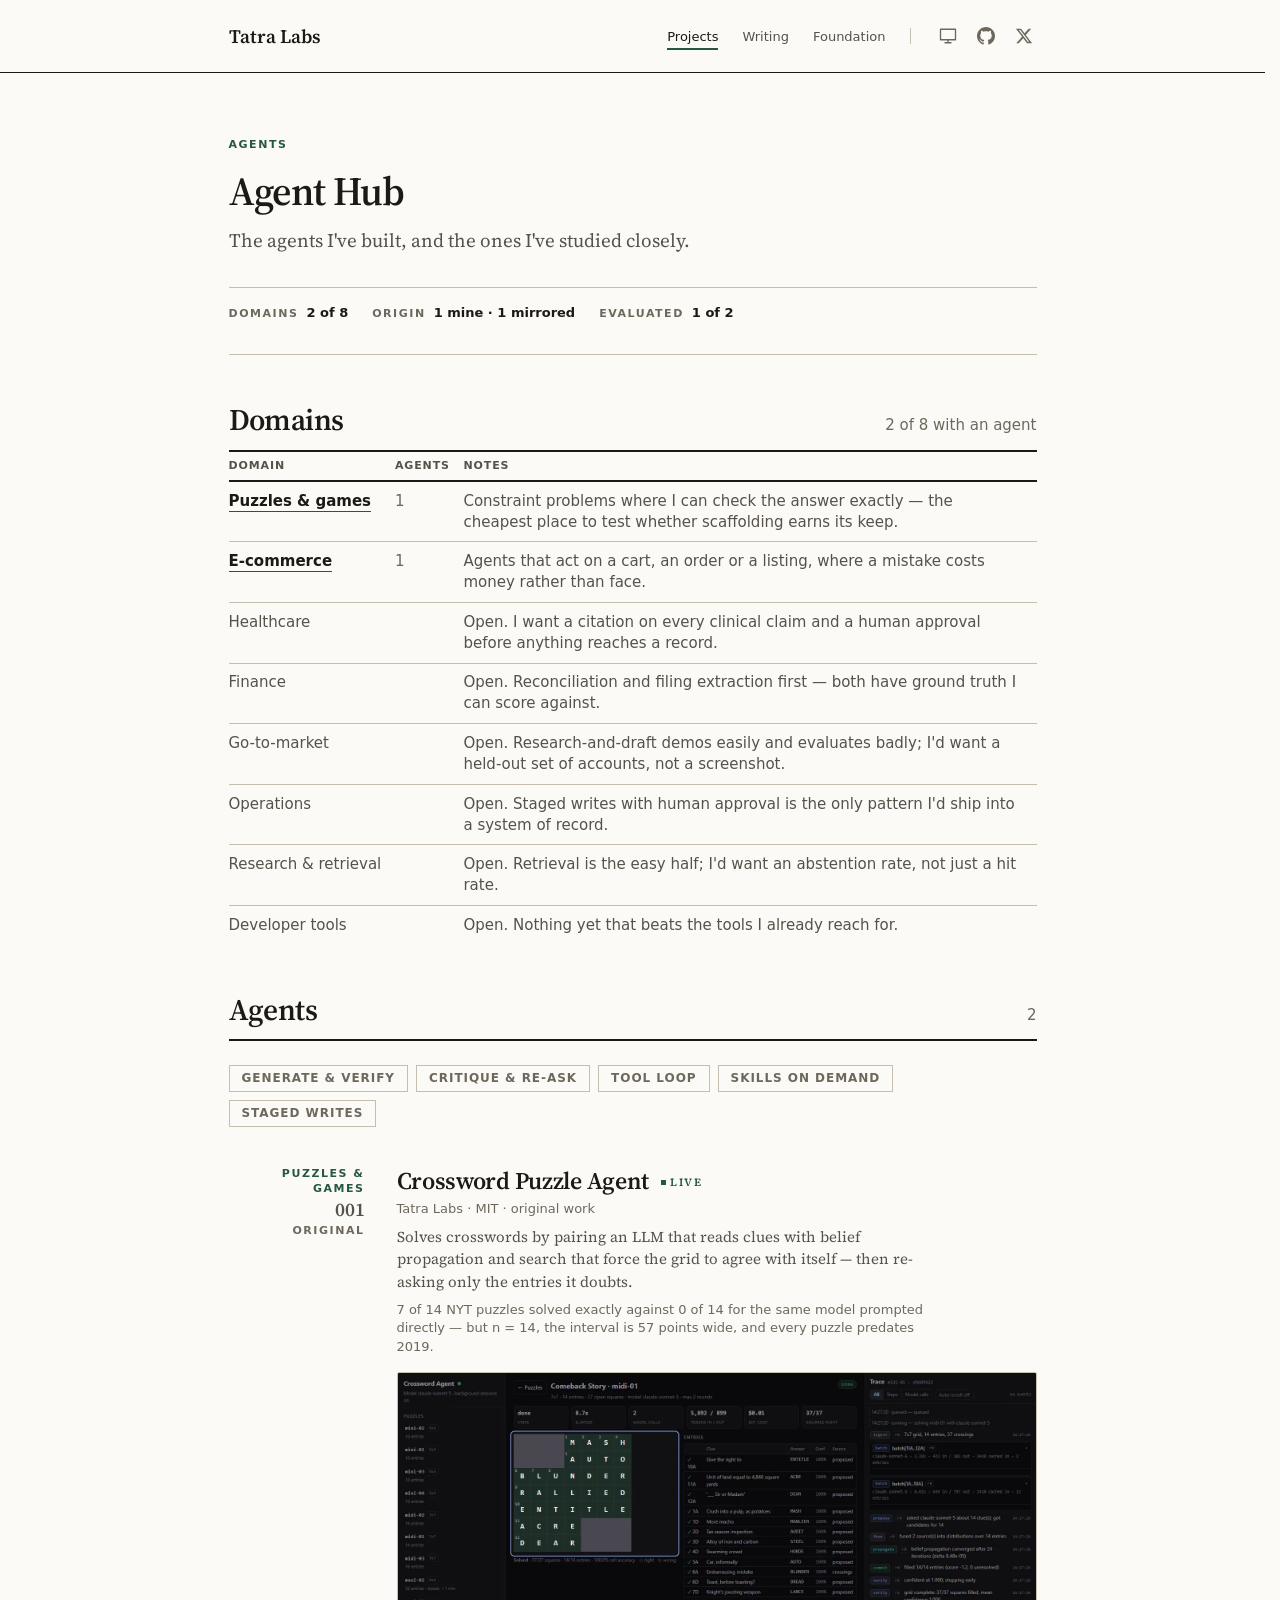
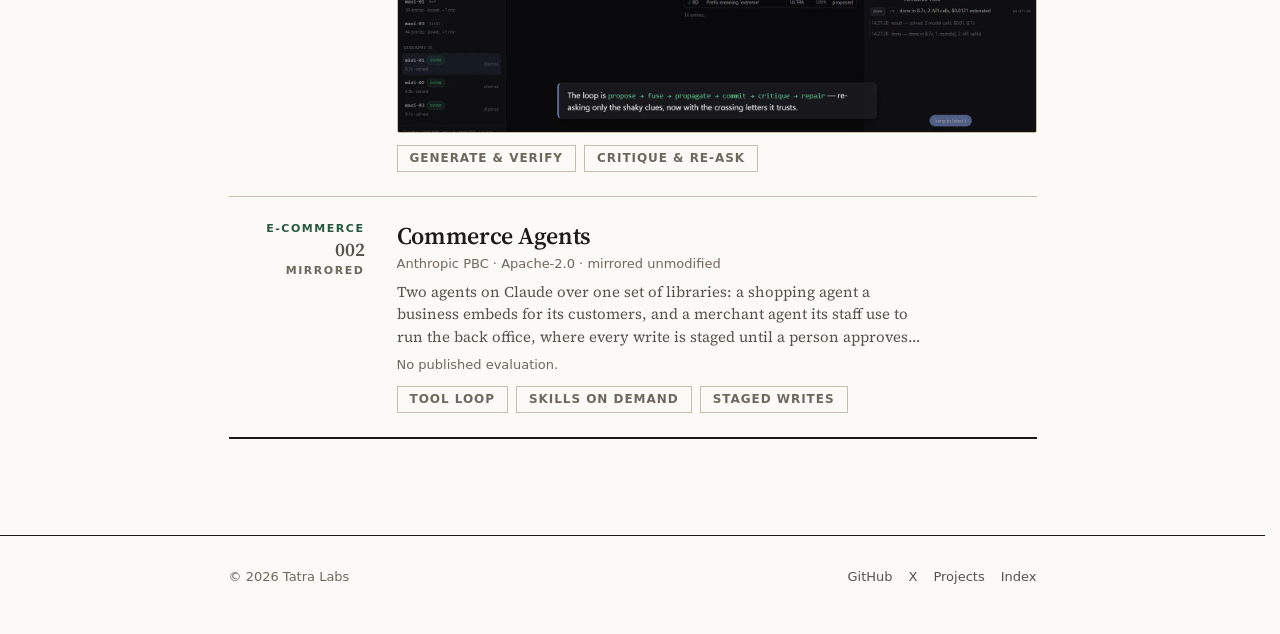
==== commit 28bd653b: "Trim the Agent Hub's copy, link every page title to itself, drop the RAG post The hub explained itse" ====
--- a/project/agents/index.html
+++ b/project/agents/index.html
@@ -6,7 +6,7 @@
   <meta name="viewport" content="width=device-width, initial-scale=1">
   <title>Agent Hub — Tatra Labs</title>
   <meta name="description"
-    content="Every agent built at Tatra Labs, by domain: what it does, the pattern it uses, how it was evaluated, and who wrote it.">
+    content="The agents I have built, and the ones I have studied closely — what each one does, how it was evaluated, and who wrote it.">
   <link rel="preconnect" href="https://fonts.googleapis.com">
   <link rel="preconnect" href="https://fonts.gstatic.com" crossorigin>
   <link rel="stylesheet"
@@ -80,32 +80,35 @@
            write-up is rendered by the same client-side viewer as every other
            article here, so it is not a fallback — say so rather than sending
            someone to a second blank page. -->
-      <p class="spread"><span class="u-wide">The register renders from a JSON file in the
-        browser. Without JavaScript, read the registry itself at
+      <p class="spread"><span class="u-wide">This page renders from a JSON file in the
+        browser. Without JavaScript, read that file directly at
         <a href="/content/agents/registry.json">/content/agents/registry.json</a>, or the
         source at <a href="https://github.com/tatra-labs">github.com/tatra-labs</a>. The
         write-up at <code>/project/agent-hub</code> needs JavaScript too.</span></p>
     </noscript>
 
     <!-- ====================================================================
-         THE REGISTER. One .spread holds every region; each region is .u-wide
+         THE HUB. One .spread holds every region; each region is .u-wide
          so it spans rail + main, exactly as the home page's list sections do.
          Nothing here is a direct child of .spread without a grid-column.
          ================================================================= -->
     <div class="spread" id="register-view">
 
       <header class="u-wide identity-inner reg-head">
-        <p class="u-label identity-eyebrow">Register</p>
-        <h1 class="identity-name">Agent Register</h1>
+        <p class="u-label identity-eyebrow">Agents</p>
+        <!-- Links to "./" so it clears an active domain or pattern filter and
+             returns to the whole register. -->
+        <h1 class="identity-name"><a href="./" data-register-home="1">Agent Hub</a></h1>
         <p class="identity-lede" id="reg-lede"></p>
         <dl class="identity-index" id="reg-index"></dl>
       </header>
 
-      <!-- The scheme is authored, not derived: it is the map of where agents
-           go, and it exists whether or not anything has been built there. -->
+      <!-- The domain list is authored, not derived from the agents: a domain
+           exists whether or not anything has been built in it, which is what
+           makes an empty one a stated gap rather than an empty filter. -->
       <section class="u-wide list-section" aria-labelledby="scheme-h">
         <div class="section-head">
-          <h2 id="scheme-h">Scheme</h2>
+          <h2 id="scheme-h">Domains</h2>
           <span class="section-count" id="scheme-count"></span>
         </div>
         <div class="schedule-wrap">
@@ -113,8 +116,8 @@
             <thead>
               <tr>
                 <th scope="col">Domain</th>
-                <th scope="col">Held</th>
-                <th scope="col">Scope note</th>
+                <th scope="col">Agents</th>
+                <th scope="col">Notes</th>
               </tr>
             </thead>
             <tbody id="schedule-body"></tbody>
@@ -124,7 +127,7 @@
 
       <section class="u-wide list-section" aria-labelledby="holdings-h">
         <div class="section-head">
-          <h2 id="holdings-h">Holdings</h2>
+          <h2 id="holdings-h">Agents</h2>
           <span class="section-count" id="holdings-count"></span>
         </div>
 
@@ -136,13 +139,12 @@
               <circle cx="11" cy="11" r="8" />
               <path d="m21 21-4.35-4.35" />
             </svg>
-            <label for="search-input" class="visually-hidden">Search the register</label>
+            <label for="search-input" class="visually-hidden">Search the agents</label>
             <input type="search" id="search-input" placeholder="Search" autocomplete="off">
           </div>
         </div>
 
         <p class="reg-legend hidden" id="pattern-gloss"></p>
-        <p class="reg-legend hidden" id="pattern-legend"></p>
         <p class="reg-note hidden" id="holdings-note"></p>
 
         <!-- The site's own live-region idiom (see #result-status on the home
@@ -153,8 +155,6 @@
         <ol class="register" id="holdings-list"></ol>
         <p class="empty hidden" id="holdings-empty"></p>
       </section>
-
-      <p class="u-wide empty reg-colophon" id="reg-colophon"></p>
     </div>
 
     <!-- ====================================================================
@@ -163,7 +163,7 @@
          apply unchanged: back-link in row 1, rail and #article in row 2.
          ================================================================= -->
     <div class="spread viewer-shell agents-sheet hidden" id="sheet-view">
-      <a class="back-link u-wide" id="sheet-back" href="./">&larr; Register</a>
+      <a class="back-link u-wide" id="sheet-back" href="./">&larr; All agents</a>
 
       <aside class="article-rail" id="sheet-rail" aria-label="Record details"></aside>
 
--- a/css/style.css
+++ b/css/style.css
@@ -369,6 +369,17 @@
   letter-spacing: var(--ls-display);
 }
 
+/* A page's title links to that page. On a view that carries filter state in
+   the query string — the home tabs and tag chips, the register's domain and
+   pattern filters — that link is how you get back to the unfiltered view;
+   elsewhere it is a stable canonical link to copy. It must not read as a link
+   in prose, so it inherits the ink and moves only on hover, like the
+   wordmark. */
+.identity-name a,
+.article-title a { color: inherit; }
+.identity-name a:hover,
+.article-title a:hover { color: var(--accent); }
+
 .identity-lede {
   margin: var(--s-3) 0 0;
   max-width: var(--measure);
--- a/project/agents/style.css
+++ b/project/agents/style.css
@@ -113,14 +113,6 @@
   font-size: var(--fs-base);
   line-height: var(--lh-lede);
   color: var(--text-muted);
-}
-
-/* Two sentences of catalogue policy, in .empty's serif-italic voice. */
-.reg-colophon {
-  margin-top: var(--s-7);
-  padding-top: var(--s-4);
-  border-top: 1px solid var(--rule);
-  max-width: var(--measure);
 }
 
 /* ---- the specimen sheet ------------------------------------------------- */
@@ -207,7 +199,7 @@
     text-transform: uppercase;
     margin-bottom: var(--s-1);
   }
-  .schedule-n::after { content: " held"; }
+  .schedule-n::before { content: "Agents: "; }
 }
 
 /* ---- print -------------------------------------------------------------- */
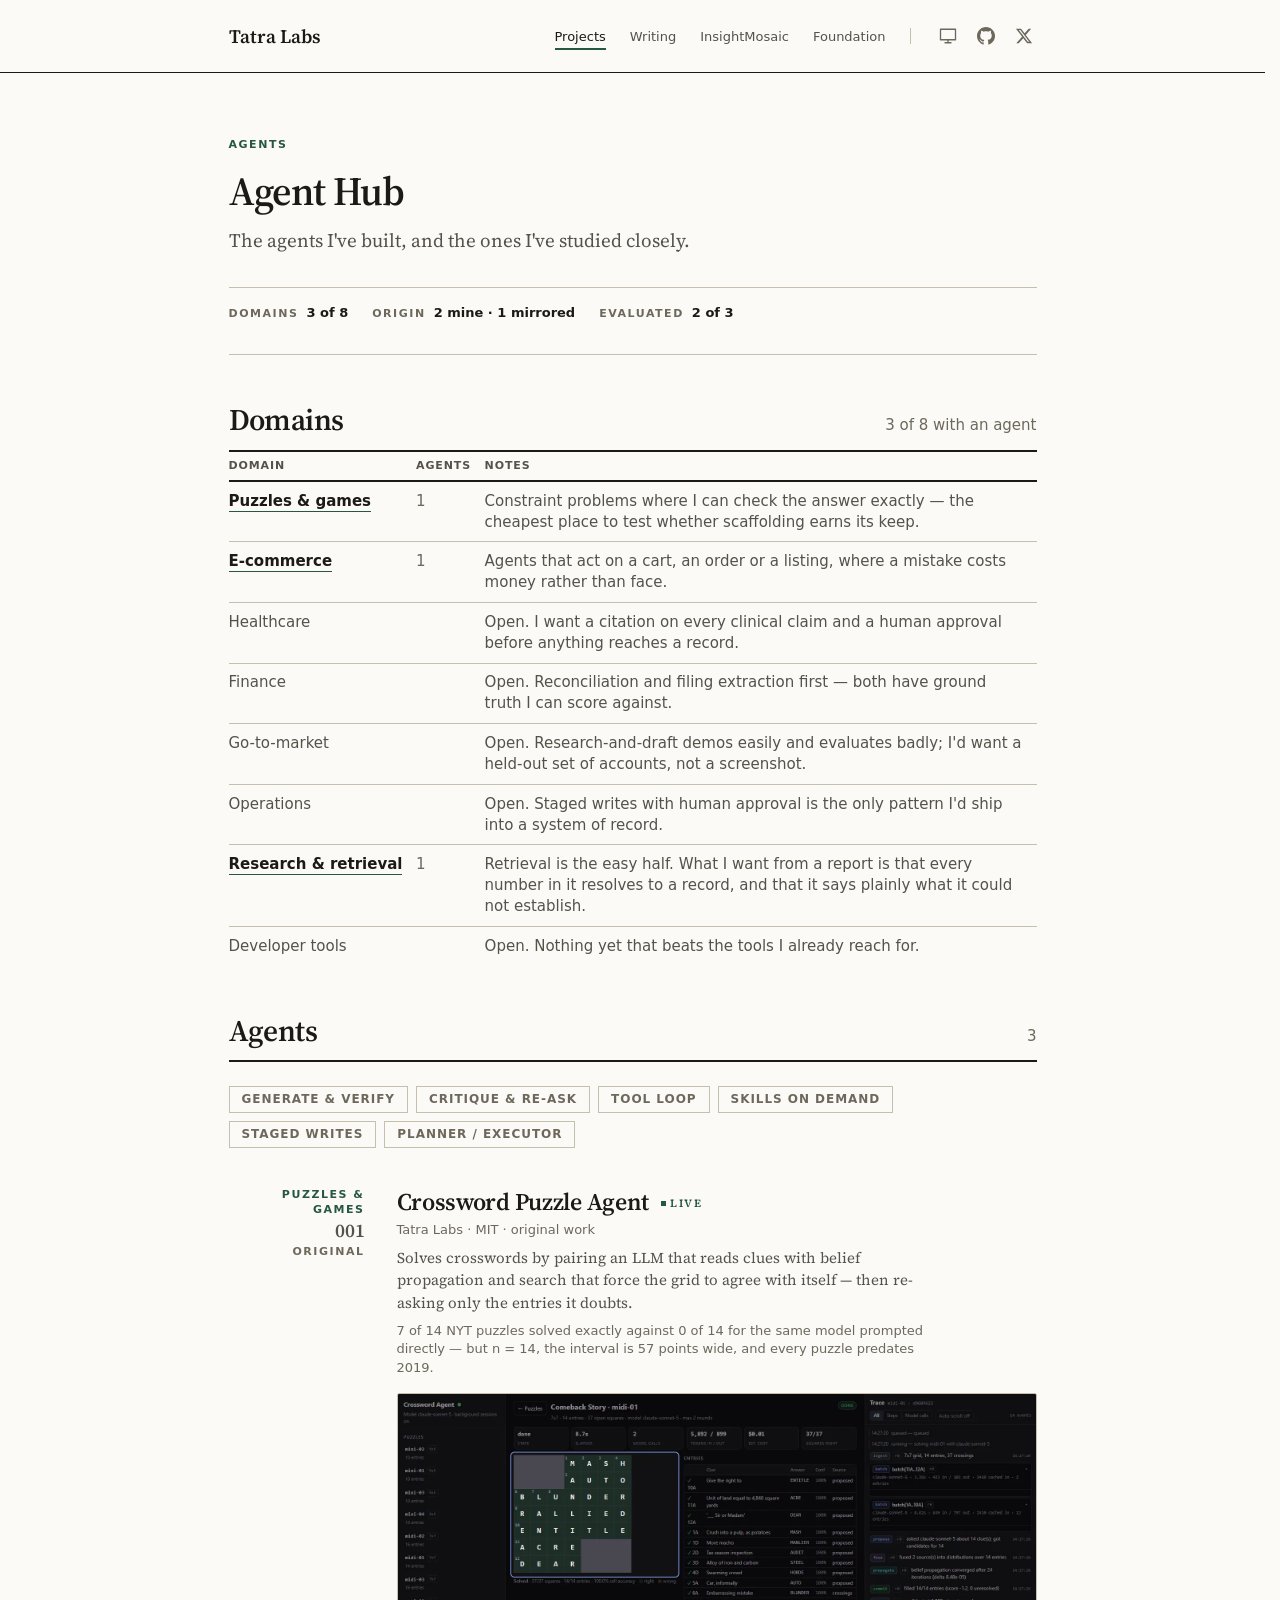
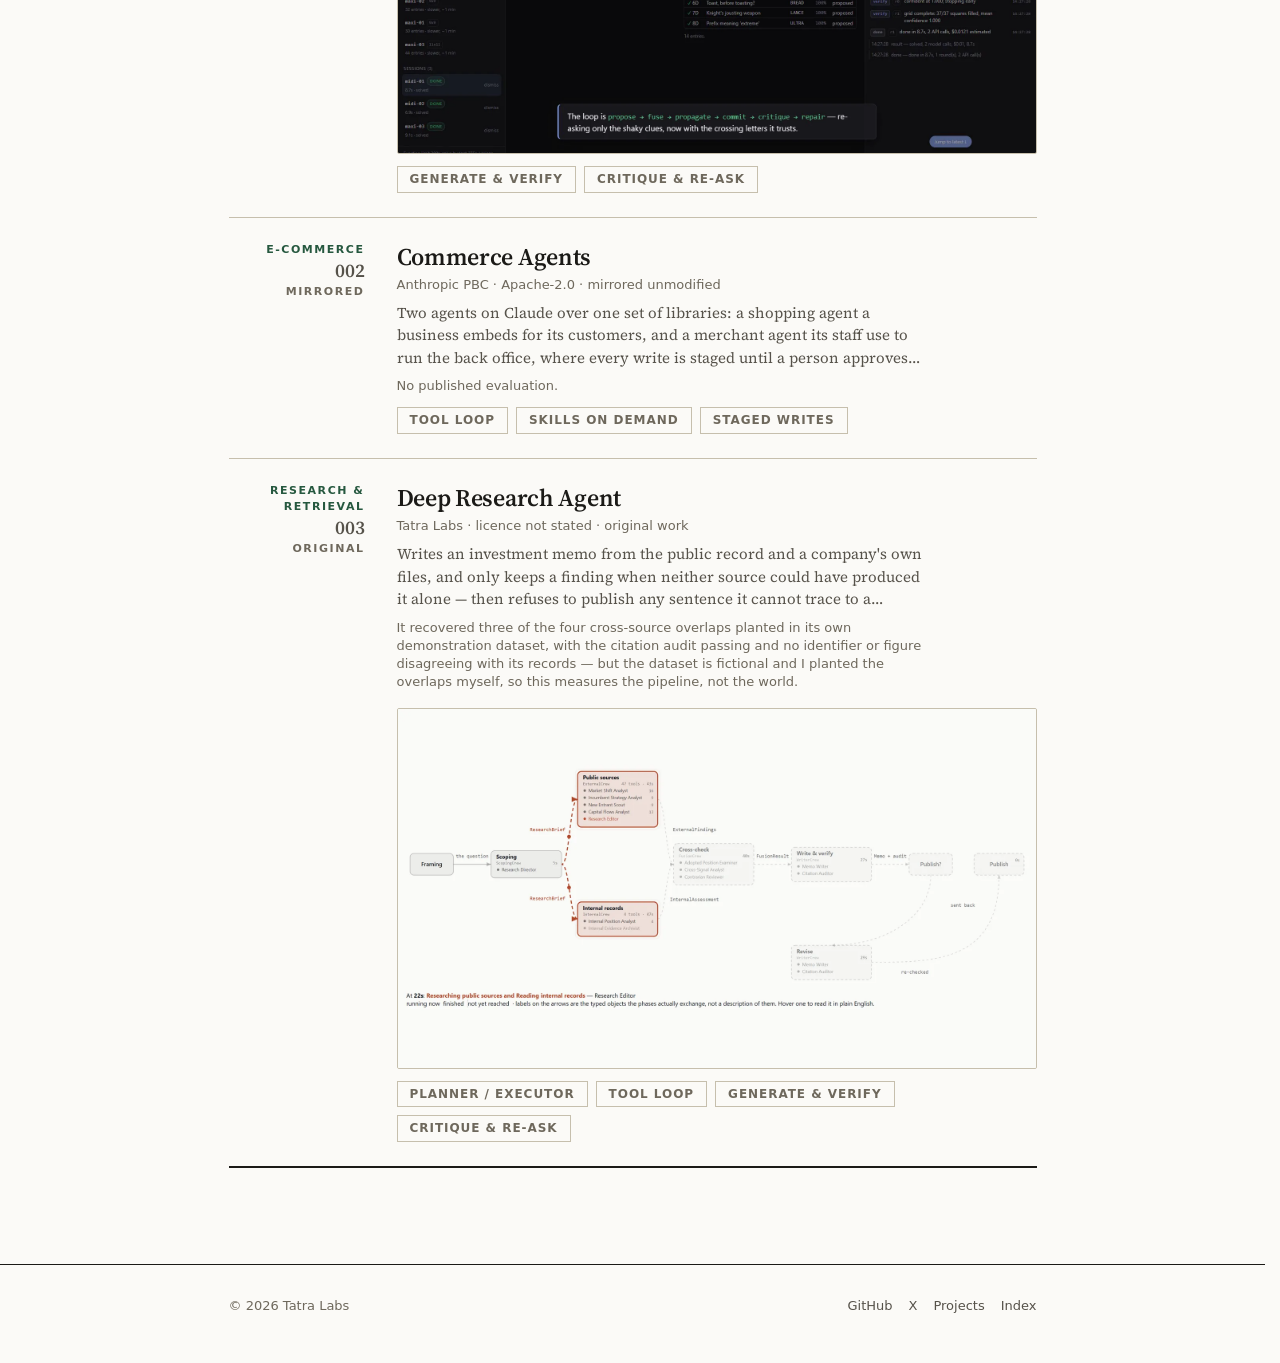
==== commit be6de86b: "Add InsightMosaic: short posts as a masonry of tiles A fourth home section and nav tab. Tiles come f" ====
--- a/project/agents/index.html
+++ b/project/agents/index.html
@@ -34,6 +34,7 @@
           <ul class="nav">
             <li><a href="/?tab=projects" class="active" aria-current="page">Projects</a></li>
             <li><a href="/?tab=posts">Writing</a></li>
+            <li><a href="/?tab=mosaic" aria-label="InsightMosaic"><span class="nav-long">Insight</span>Mosaic</a></li>
             <li><a href="/?tab=foundation">Foundation</a></li>
           </ul>
           <span class="masthead-div" aria-hidden="true"></span>
@@ -200,9 +201,21 @@
     </div>
   </footer>
 
+  <!-- Appears past one viewport of scroll; js/totop.js owns the threshold.
+       position: fixed, so it is out of flow and does not disturb the body
+       flex column. -->
+  <button type="button" class="to-top" id="to-top" aria-label="Back to top">
+    <svg width="12" height="12" viewBox="0 0 24 24" fill="none" stroke="currentColor"
+      stroke-width="2.4" stroke-linecap="round" stroke-linejoin="round" aria-hidden="true">
+      <path d="M12 19V5M5 12l7-7 7 7" />
+    </svg>
+    <span>Top</span>
+  </button>
+
   <script src="/js/util.js"></script>
   <script src="/project/agents/app.js"></script>
   <script src="/js/theme.js"></script>
+  <script src="/js/totop.js"></script>
 </body>
 
 </html>
--- a/css/style.css
+++ b/css/style.css
@@ -9,7 +9,9 @@
    3. Exactly ONE filled component surface: .article-link--primary. Beyond it
       --accent may appear only as a stroke or as a mark under 6px — today the
       2px heading bar (.article-content h2::before) and the 5px live dot
-      (.entry-flag::before), and nothing else. --accent must never fill a
+      (.entry-flag::before), plus the 2px emphasis strokes of the figures
+      (.fig-*--hi) and of a pinned or linked mosaic tile (.tile--pin,
+      .tile--target), and nothing else. --accent must never fill a
       panel, never colour an input border, never mark a validation state.
       --accent-quiet is a tint, not a fill.
    4. NO colour literal outside the token block. No hex, no rgba(), no colour
@@ -66,7 +68,11 @@
      if the masthead's contents change. */
   --masthead-h: calc(4.5rem + 1px);
   --main:      42rem;    /* 672px  list + home                              */
-  --toc:      15rem;     /* 240px  reader only                              */
+  /* 272px reader only, and it is a sum, not a round number: 225px of title
+     text, 16px of air, the 15px scrollbar gutter the rail now reserves
+     permanently, and 16px more air before the article column. Re-derive it
+     if .foundation-toc's padding or margin changes. */
+  --toc:      17rem;
   --pad:       1.5rem;
   --measure:  min(66ch, 35rem);
   --t: 120ms;
@@ -219,6 +225,45 @@
 }
 .skip-link:focus { top: var(--s-4); }
 
+/* ============================================================================
+   BACK TO TOP — floating chrome, on the .skip-link recipe: a surface, a 1px
+   --rule-strong boundary, no radius and no shadow. Deliberately NOT the
+   conventional filled accent circle: rule 3 gives the site exactly one filled
+   component surface (.article-link--primary) and this is not it.
+   Appears past one viewport of scroll; js/totop.js owns that threshold.
+   ============================================================================ */
+.to-top {
+  position: fixed;
+  right: var(--pad);
+  bottom: var(--pad);
+  z-index: 45;             /* over the page, under .skip-link (50) */
+  display: inline-flex;
+  align-items: center;
+  gap: var(--s-2);
+  padding: var(--s-2) var(--s-3);
+  background: var(--surface);
+  border: 1px solid var(--rule-strong);
+  color: var(--text-muted);
+  font: 600 var(--fs-2xs)/var(--lh-ui) var(--font-sans);
+  letter-spacing: var(--ls-label);
+  text-transform: uppercase;
+  cursor: pointer;
+  opacity: 0;
+  visibility: hidden;      /* keeps it out of the tab order while hidden */
+  /* visibility is deliberately NOT transitioned. Delaying it until an opacity
+     fade finishes makes the hidden state depend on an animation completing —
+     which leaves the button focusable, and visible, anywhere frames are not
+     being produced. It flips instantly; only the fade-in is animated. */
+  transition: opacity var(--t) var(--ease),
+              color var(--t) var(--ease),
+              border-color var(--t) var(--ease);
+}
+.to-top--on { opacity: 1; visibility: visible; }
+.to-top:hover { color: var(--accent); border-color: var(--accent); }
+.to-top svg { flex: none; }
+
+@media print { .to-top { display: none; } }
+
 /* The one uppercase-label recipe: eyebrows, kickers, rail dates, chips. */
 .u-label {
   font-family: var(--font-sans);
@@ -693,6 +738,133 @@
   font-style: italic;
   color: var(--text-faint);
 }
+
+/* ============================================================================
+   INSIGHTMOSAIC — short posts laid as tiles, not rows.
+
+   Each tile is a 1px-ruled box on --bg: no fill, no radius, no shadow, so the
+   mosaic is drawn entirely by its joints. Variety comes from type and span,
+   never from colour: a very short tile sets its text large (.tile--big), a
+   `wide` tile spans two columns, and a pinned tile — or the one a permalink
+   points at — carries the single 2px --accent left stroke.
+
+   Packing is masonry. main.js measures each tile and sets its grid-row span
+   against 1px rows (.mosaic--packed), so tiles keep their natural heights and
+   still read in date order, left to right. Without that class it is a plain
+   grid of top-aligned tiles, which is the honest fallback.
+   ============================================================================ */
+
+.mosaic {
+  display: grid;
+  grid-template-columns: repeat(3, minmax(0, 1fr));
+  grid-auto-flow: row dense;
+  gap: var(--s-3);
+  align-items: start;
+  padding-top: var(--s-5);
+}
+.mosaic--packed { grid-auto-rows: 1px; row-gap: 0; }
+
+@media (max-width: 52rem) { .mosaic { grid-template-columns: repeat(2, minmax(0, 1fr)); } }
+@media (max-width: 34rem) { .mosaic { grid-template-columns: minmax(0, 1fr); } }
+
+.tile {
+  display: flex;
+  flex-direction: column;
+  gap: var(--s-3);
+  min-width: 0;
+  padding: var(--s-4);
+  border: 1px solid var(--rule);
+  background: var(--bg);
+  scroll-margin-top: calc(var(--masthead-h) + var(--s-5));
+}
+.tile:hover { border-color: var(--rule-strong); }
+.tile--wide { grid-column: span 2; }
+@media (max-width: 34rem) { .tile--wide { grid-column: auto; } }
+
+.tile--pin,
+.tile--target { border-left: 2px solid var(--accent); padding-left: calc(var(--s-4) - 1px); }
+
+.tile-head {
+  display: flex;
+  align-items: baseline;
+  justify-content: space-between;
+  gap: var(--s-3);
+}
+.tile-kind { color: var(--accent); }
+.tile-pin  { color: var(--text-faint); margin-left: var(--s-2); }
+
+/* The permalink. Copies the tile's URL; without the clipboard it is simply a
+   link to it. Faint until the tile is hovered or the link is focused. */
+.tile-perma {
+  font: 600 var(--fs-2xs)/var(--lh-ui) var(--font-sans);
+  letter-spacing: var(--ls-label);
+  text-transform: uppercase;
+  color: var(--text-faint);
+  opacity: .55;
+}
+.tile:hover .tile-perma,
+.tile-perma:focus-visible { opacity: 1; }
+.tile-perma:hover { color: var(--accent); }
+
+.tile-title {
+  margin: 0;
+  font-family: var(--font-serif);
+  font-size: var(--fs-lg);
+  font-weight: 600;
+  line-height: var(--lh-snug);
+  letter-spacing: var(--ls-title);
+}
+
+.tile-text {
+  margin: 0;
+  font-family: var(--font-serif);
+  font-size: var(--fs-base);
+  line-height: var(--lh-lede);
+  color: var(--text);
+  overflow-wrap: anywhere;
+}
+.tile--big .tile-text {
+  font-size: var(--fs-xl);
+  font-weight: 600;
+  line-height: var(--lh-snug);
+  letter-spacing: var(--ls-title);
+}
+.tile[data-kind="feeling"] .tile-text { font-style: italic; }
+
+.tile-text a {
+  border-bottom: 1px solid var(--accent);
+}
+.tile-text a:hover { color: var(--accent); }
+
+.tile-links {
+  display: flex;
+  flex-wrap: wrap;
+  gap: var(--s-2) var(--s-4);
+  margin: 0;
+  padding: 0;
+  list-style: none;
+}
+.tile-links a {
+  font-size: var(--fs-sm);
+  font-weight: 600;
+  border-bottom: 1px solid var(--accent);
+  padding-bottom: 1px;
+}
+.tile-links a:hover { color: var(--accent); border-bottom-width: 2px; }
+.tile-ext { font-weight: 400; color: var(--text-faint); }
+
+.tile-tags { display: flex; flex-wrap: wrap; gap: var(--s-1); }
+.tile-tags .chip { font-size: var(--fs-2xs); padding: 0 var(--s-2); }
+
+/* Under the full mosaic on the "all" view, which shows only the latest few. */
+.mosaic-more { margin: var(--s-4) 0 0; }
+.mosaic-more a {
+  font-size: var(--fs-sm);
+  font-weight: 600;
+  border-bottom: 1px solid var(--accent);
+  padding-bottom: 1px;
+}
+.mosaic-more a:hover { color: var(--accent); }
 
 /* ============================================================================
    ARTICLE
@@ -965,6 +1137,7 @@
 .article-content :not(pre) > code {
   font-family: var(--font-mono);
   font-size: .875em;
+  overflow-wrap: anywhere;             /* a long dotted path must not widen a phone page */
   font-variant-ligatures: none;
   background: var(--sunken);
   padding: .1em .3em;
@@ -1004,6 +1177,492 @@
 }
 
 /* ============================================================================
+   FIGURES — charts written into a post's markdown as plain HTML.
+
+   Not SVG and not a chart library. Every label here is real text in the page's
+   own type scale, so a figure reflows at 327px instead of scaling its labels
+   down to six pixels, both palettes come for free, and the whole thing costs
+   zero bytes of JavaScript.
+
+   The only per-datum values in the markup are `left` and `width` percentages.
+   Those carry the data; every colour still comes from the token block, so
+   design law rule 4 holds in the markup as well as in here.
+
+   Marks are SQUARES, because rule 1 allows no radius anywhere — the 5px
+   .entry-flag square is the precedent. A data mark is not a component surface,
+   so rule 3 is kept literally: --accent appears below only as a 2px stroke on
+   the Pi mark, as a 2px emphasis rule, and as label ink. It fills nothing.
+   ============================================================================ */
+
+.article-content .fig {
+  margin-block: var(--s-6);
+  margin-inline: 0;                      /* UA default on <figure> is 40px */
+  max-width: none;                       /* the wide band, as .media-wrap */
+  font-family: var(--font-sans);
+  font-variant-numeric: tabular-nums;
+}
+
+.fig-title {
+  display: block;
+  font: 600 var(--fs-2xs)/var(--lh-ui) var(--font-sans);
+  letter-spacing: var(--ls-label-sm);
+  text-transform: uppercase;
+  color: var(--text-muted);
+  border-bottom: 2px solid var(--rule-ink);
+  padding-bottom: var(--s-2);
+}
+
+.fig-sub {
+  display: block;
+  font-size: var(--fs-xs);
+  line-height: var(--lh-ui);
+  color: var(--text-faint);
+}
+
+.fig-panel { margin-top: var(--s-5); }
+
+.article-content .fig figcaption {
+  margin-top: var(--s-5);
+  padding-top: var(--s-3);
+  border-top: 1px solid var(--rule);
+  max-width: var(--measure);
+  font-size: var(--fs-sm);
+  line-height: var(--lh-ui);
+  color: var(--text-faint);
+}
+
+/* ---- legend ------------------------------------------------------------- */
+.fig-key {
+  display: flex;
+  flex-wrap: wrap;
+  gap: var(--s-2) var(--s-4);
+  margin-top: var(--s-3);
+  font-size: var(--fs-xs);
+  color: var(--text-muted);
+}
+.fig-key > span { display: inline-flex; align-items: center; gap: var(--s-2); }
+
+.fig-m { width: 9px; height: 9px; flex: none; box-sizing: border-box; }
+.fig-m--pi { background: var(--bg); border: 2px solid var(--accent); }
+.fig-m--cx { background: var(--rule-strong); }
+.fig-m--cc { background: var(--text); }
+
+/* ---- a plotted row: name | track | value -------------------------------- */
+.fig-row {
+  display: grid;
+  grid-template-columns: 6.5rem minmax(0, 1fr) 4.25rem;
+  align-items: center;
+  gap: var(--s-3);
+  padding-block: var(--s-2);
+  border-top: 1px solid var(--rule);
+}
+.fig-panel > .fig-sub + .fig-row { border-top: 0; }
+
+.fig-name  { font-size: var(--fs-xs); line-height: var(--lh-ui); color: var(--text); }
+.fig-name--hi { color: var(--accent); }
+.fig-val   { font-size: var(--fs-xs); line-height: var(--lh-ui);
+             color: var(--text-muted); text-align: right; }
+
+.fig-track { position: relative; display: block; height: 14px; }
+
+/* the baseline every mark is read against */
+.fig-track::before {
+  content: "";
+  position: absolute;
+  left: 0; right: 0; top: 50%;
+  border-top: 1px solid var(--rule);
+}
+
+/* min -> max connector, the one 2px emphasis stroke in the row */
+.fig-span {
+  position: absolute;
+  top: 50%; height: 0;
+  margin-top: -1px;
+  border-top: 2px solid var(--rule-strong);
+}
+
+.fig-pt {
+  position: absolute;
+  top: 50%;
+  width: 9px; height: 9px;
+  margin-left: -4.5px; margin-top: -4.5px;
+  box-sizing: border-box;
+}
+.fig-pt--pi { background: var(--bg); border: 2px solid var(--accent); }
+.fig-pt--cx { background: var(--rule-strong); }
+.fig-pt--cc { background: var(--text); }
+
+/* ---- axis --------------------------------------------------------------- */
+.fig-row--scale { border-top: 0; padding-top: 0; align-items: start; }
+.fig-row--scale .fig-track { height: 26px; }   /* room for the tick labels */
+.fig-row--scale .fig-track::before { content: none; }
+.fig-row--scale .fig-val { color: var(--text-faint); }
+
+.fig-tick {
+  position: absolute; top: 0; height: 4px;
+  border-left: 1px solid var(--rule);
+}
+.fig-tlab {
+  position: absolute; top: 6px;
+  transform: translateX(-50%);
+  font-size: var(--fs-2xs);
+  font-style: normal;                    /* these labels are <i> elements */
+  color: var(--text-faint);
+  white-space: nowrap;
+}
+
+/* ---- bar rows ----------------------------------------------------------- */
+.fig-row--bar .fig-track { height: 15px; }
+.fig-row--bar .fig-track::before { content: none; }
+
+.fig-bar {
+  position: absolute;
+  left: 0; top: 0; bottom: 0;
+  background: var(--sunken);
+  border: 1px solid var(--rule);         /* same recipe as a <pre> block */
+  border-right: 2px solid var(--rule-strong);
+}
+.fig-blab {
+  position: absolute; top: 50%;
+  margin: -0.55em 0 0 var(--s-2);
+  font-size: var(--fs-2xs);
+  font-style: normal;
+  line-height: 1.1;
+  color: var(--text-muted);
+  white-space: nowrap;
+}
+
+/* ---- the 6 x 2 outcome grid --------------------------------------------- */
+.fig-grid {
+  display: grid;
+  grid-template-columns: minmax(0, 1.1fr) minmax(0, 1fr) minmax(0, 1fr);
+  gap: 1px;
+  background: var(--rule);
+  border: 1px solid var(--rule);
+  margin-top: var(--s-4);
+}
+.fig-cell {
+  background: var(--bg);
+  padding: var(--s-3);
+  font-size: var(--fs-xs);
+  line-height: var(--lh-ui);
+  color: var(--text-muted);
+}
+.fig-cell b  { display: block; font-weight: 600; color: var(--text); }
+.fig-cell em { font-style: normal; color: var(--text-faint); }
+
+.fig-cell--hd {
+  font: 600 var(--fs-2xs)/var(--lh-ui) var(--font-sans);
+  letter-spacing: var(--ls-label-sm);
+  text-transform: uppercase;
+  color: var(--text-muted);
+}
+.fig-cell--grp {
+  grid-column: 1 / -1;
+  background: var(--sunken);
+  font-size: var(--fs-2xs);
+  letter-spacing: var(--ls-label-sm);
+  text-transform: uppercase;
+  color: var(--text-faint);
+}
+.fig-cell--row { color: var(--text); }
+
+/* the one thing the grid is asking you to count */
+.fig-cell--alt { border-left: 2px solid var(--accent); }
+.fig-cell--alt b { color: var(--accent); }
+
+.fig-note {
+  margin-top: var(--s-4);
+  font-size: var(--fs-xs);
+  line-height: var(--lh-ui);
+  color: var(--text-muted);
+}
+.fig-note b { color: var(--text); font-weight: 600; }
+
+/* Below the rail breakpoint the name column can no longer hold a model name
+   beside a track, so each row becomes two lines: name over track+value. */
+@media (max-width: 34rem) {
+  .fig-row {
+    grid-template-columns: minmax(0, 1fr) 4.25rem;
+    column-gap: var(--s-3);
+    row-gap: var(--s-1);
+  }
+  .fig-row > .fig-name { grid-column: 1 / -1; }
+  .fig-row--scale > span:first-child { display: none; }
+  .fig-grid { grid-template-columns: minmax(0, 1fr) minmax(0, 1fr); }
+  .fig-grid > .fig-cell--hd:first-child { display: none; }
+  .fig-cell--row { grid-column: 1 / -1; background: var(--surface); }
+}
+
+/* ---- diagrams: steps, stacks, timelines, wide matrices ------------------
+   Structure figures for the chaptered essays, in the same vocabulary as the
+   charts above: every box is a 1px rule, the one element a figure wants you
+   to find carries a 2px --accent left stroke (the .fig-cell--alt recipe), and
+   nothing is filled except --sunken group rows. Arrows are real text in the
+   markup, so a sequence wraps with its steps on a phone instead of shrinking. */
+
+.fig-steps {
+  display: flex;
+  flex-wrap: wrap;
+  align-items: stretch;
+  gap: var(--s-2);
+  margin-top: var(--s-4);
+}
+.fig-steps--v { flex-direction: column; flex-wrap: nowrap; }
+.fig-step {
+  flex: 1 1 7.5rem;
+  min-width: 0;
+  border: 1px solid var(--rule-strong);
+  padding: var(--s-2) var(--s-3);
+  font-size: var(--fs-xs);
+  line-height: var(--lh-ui);
+  color: var(--text-muted);
+}
+.fig-steps--v > .fig-step { flex: none; }
+.fig-step b  { display: block; font-weight: 600; color: var(--text); }
+.fig-step em { display: block; font-style: normal; color: var(--text-faint); }
+.fig-step--hi { border-left: 2px solid var(--accent); }
+.fig-step--hi b { color: var(--accent); }
+.fig-arr {
+  flex: none;
+  align-self: center;
+  font-style: normal;
+  font-size: var(--fs-sm);
+  line-height: 1;
+  color: var(--text-faint);
+}
+.fig-steps--v > .fig-arr { align-self: flex-start; padding-left: var(--s-4); }
+
+/* A labelled stack of layers: name | contents. */
+.fig-stack { margin-top: var(--s-4); border-top: 1px solid var(--rule); }
+.fig-layer {
+  display: grid;
+  grid-template-columns: 8.5rem minmax(0, 1fr);
+  gap: var(--s-3);
+  align-items: baseline;
+  padding: var(--s-3) 0;
+  border-bottom: 1px solid var(--rule);
+  font-size: var(--fs-xs);
+  line-height: var(--lh-ui);
+  color: var(--text-muted);
+}
+.fig-layer > b {
+  font: 600 var(--fs-2xs)/var(--lh-ui) var(--font-sans);
+  letter-spacing: var(--ls-label-sm);
+  text-transform: uppercase;
+  color: var(--text);
+}
+.fig-layer--hi { border-left: 2px solid var(--accent); padding-left: var(--s-3); }
+.fig-layer--hi > b { color: var(--accent); }
+.fig-tags { display: flex; flex-wrap: wrap; gap: var(--s-1) var(--s-2); }
+.fig-tag {
+  font-style: normal;
+  font-size: var(--fs-2xs);
+  line-height: var(--lh-ui);
+  padding: 0 var(--s-2);
+  border: 1px solid var(--rule);
+  color: var(--text-muted);
+  white-space: nowrap;
+}
+
+/* A dated sequence: when | what. */
+.fig-tl { margin-top: var(--s-4); }
+.fig-tl-row {
+  display: grid;
+  grid-template-columns: 5.5rem minmax(0, 1fr);
+  gap: var(--s-3);
+  padding-block: var(--s-2);
+  border-top: 1px solid var(--rule);
+  font-size: var(--fs-xs);
+  line-height: var(--lh-ui);
+  color: var(--text-muted);
+}
+.fig-tl-row > i { font-style: normal; color: var(--text-faint); }
+.fig-tl-row b  { font-weight: 600; color: var(--text); }
+.fig-tl-row em { font-style: normal; color: var(--text-faint); }
+.fig-tl-row--hi > i { color: var(--accent); font-weight: 600; }
+.fig-tl-era {
+  display: block;
+  margin-top: var(--s-4);
+  padding: var(--s-1) var(--s-3);
+  background: var(--sunken);
+  font: 600 var(--fs-2xs)/var(--lh-ui) var(--font-sans);
+  letter-spacing: var(--ls-label-sm);
+  text-transform: uppercase;
+  color: var(--text-faint);
+}
+
+/* A matrix too wide for the phone column scrolls sideways inside its own
+   box rather than being refolded: the comparison IS the row. --cols is set
+   inline and is a count, not a colour, so rule 4 holds. */
+.fig-scroll { overflow-x: auto; margin-top: var(--s-4); }
+.fig-scroll > .fig-grid { margin-top: 0; }
+.fig-grid--wide {
+  grid-template-columns: minmax(7.5rem, 1.1fr) repeat(var(--cols, 4), minmax(7rem, 1fr));
+  min-width: calc(7.5rem + var(--cols, 4) * 7rem);
+}
+
+@media (max-width: 34rem) {
+  .fig-layer { grid-template-columns: minmax(0, 1fr); row-gap: var(--s-1); }
+  .fig-tl-row { grid-template-columns: 4rem minmax(0, 1fr); }
+  .fig-grid.fig-grid--wide {
+    grid-template-columns: minmax(7.5rem, 1.1fr) repeat(var(--cols, 4), minmax(7rem, 1fr));
+  }
+  .fig-grid--wide > .fig-cell--hd:first-child { display: block; }
+  .fig-grid--wide > .fig-cell--row { grid-column: auto; background: var(--bg); }
+  .fig-grid--wide > .fig-cell--grp { grid-column: 1 / -1; }
+}
+
+/* A file's byte layout, left to right: one ruled cell per region, its
+   flex weight (--w, a number) roughly its share. Header regions are the
+   recessed ones. On a phone the regions stack, one per line. */
+.fig-bytes { display: flex; margin-top: var(--s-4); border: 1px solid var(--rule-strong); }
+.fig-byte {
+  flex: var(--w, 1) 1 0;
+  min-width: 6rem;
+  padding: var(--s-2) var(--s-3);
+  border-left: 1px solid var(--rule);
+  font-size: var(--fs-2xs);
+  line-height: var(--lh-ui);
+  color: var(--text-muted);
+  overflow-wrap: anywhere;
+}
+.fig-byte:first-child { border-left: 0; }
+.fig-byte b { display: block; font-size: var(--fs-xs); font-weight: 600; color: var(--text); }
+.fig-byte--hd { background: var(--sunken); }
+.fig-byte--hi { border-top: 2px solid var(--accent); }
+@media (max-width: 34rem) {
+  .fig-bytes { flex-direction: column; }
+  .fig-byte { border-left: 0; border-top: 1px solid var(--rule); }
+  .fig-byte:first-child { border-top: 0; }
+  .fig-byte--hi { border-top: 2px solid var(--accent); }
+}
+
+/* ---- playground: interactive figures mounted by js/widgets/ -------------
+   Same vocabulary as the figures, plus controls. Inputs take the search
+   field's recipe (a bottom rule, blue on focus, never --accent); choices are
+   the existing .chip toggle; a button is a 1px --rule-strong box, because
+   rule 3 leaves .article-link--primary the only filled surface. Data marks
+   are told apart by fill *value* — --sunken < --rule < --rule-strong <
+   --text-faint < --text — never by hue. */
+
+.pg { margin-top: var(--s-4); font-size: var(--fs-xs); line-height: var(--lh-ui); color: var(--text-muted); }
+.pg > * + * { margin-top: var(--s-4); }
+.pg-row { display: flex; flex-wrap: wrap; align-items: flex-end; gap: var(--s-3) var(--s-4); }
+.pg-field { display: flex; flex-direction: column; gap: var(--s-1); min-width: 0; }
+.pg-field--grow { flex: 1 1 14rem; }
+.pg-lab {
+  font: 600 var(--fs-2xs)/var(--lh-ui) var(--font-sans);
+  letter-spacing: var(--ls-label-sm);
+  text-transform: uppercase;
+  color: var(--text-faint);
+}
+.pg-input, .pg-select {
+  font: 400 var(--fs-sm)/var(--lh-ui) var(--font-mono);
+  color: var(--text);
+  background: none;
+  border: 0;
+  border-bottom: 1px solid var(--rule-strong);
+  border-radius: 0;
+  padding: var(--s-1) 0;
+  min-width: 0;
+  width: 100%;
+}
+.pg-select { font-family: var(--font-sans); padding-right: var(--s-2); cursor: pointer; }
+.pg-select option { background: var(--surface); color: var(--text); }
+.pg-input:focus, .pg-select:focus { outline: none; border-bottom: 2px solid var(--focus); padding-bottom: calc(var(--s-1) - 1px); }
+.pg-input--num { width: 6.5rem; }
+.pg-range { width: 100%; accent-color: var(--text-muted); }
+.pg-btn {
+  font: 600 var(--fs-2xs)/var(--lh-ui) var(--font-sans);
+  letter-spacing: var(--ls-label-sm);
+  text-transform: uppercase;
+  color: var(--text);
+  background: none;
+  border: 1px solid var(--rule-strong);
+  border-radius: 0;
+  padding: var(--s-1) var(--s-3);
+  cursor: pointer;
+}
+.pg-btn:hover { border-color: var(--text); }
+.pg .chips .chip { font-size: var(--fs-2xs); padding: 2px var(--s-2); }
+.pg-note { color: var(--text-faint); }
+.pg-note b, .pg-stat b { color: var(--text); font-weight: 600; }
+.pg-err { color: var(--text); border-left: 2px solid var(--rule-strong); padding-left: var(--s-3); }
+.pg-mono { font-family: var(--font-mono); font-size: var(--fs-xs); word-break: break-all; }
+.pg-pre {
+  font: 400 var(--fs-xs)/1.55 var(--font-mono);
+  background: var(--sunken);
+  border: 1px solid var(--rule);
+  border-left: 2px solid var(--rule-strong);
+  padding: var(--s-3) var(--s-4);
+  margin: 0;
+  max-height: 16rem;
+  overflow: auto;
+  white-space: pre-wrap;
+  word-break: break-word;
+  color: var(--text);
+}
+.pg-stats { display: grid; grid-template-columns: repeat(auto-fit, minmax(8.5rem, 1fr)); gap: 1px; background: var(--rule); border: 1px solid var(--rule); }
+.pg-stat { background: var(--bg); padding: var(--s-2) var(--s-3); }
+.pg-stat b { display: block; font-size: var(--fs-base); font-variant-numeric: tabular-nums; }
+.pg-stat--hi { border-left: 2px solid var(--accent); }
+.pg-stat--hi b { color: var(--accent); }
+.pg table { font-size: var(--fs-xs); }
+.pg td, .pg th { padding-top: .35rem; padding-bottom: .35rem; vertical-align: top; }
+
+/* the quantizer: 32 columns; a bar is the true weight, a square the stored one */
+.pg-q { position: relative; height: 12rem; border-top: 1px solid var(--rule); border-bottom: 1px solid var(--rule); overflow: hidden; }
+.pg-q-zero { position: absolute; left: 0; right: 0; top: 50%; border-top: 1px solid var(--rule-strong); }
+.pg-q-lvl { position: absolute; height: 0; border-top: 1px dashed var(--rule); }
+.pg-q-blk { position: absolute; top: 0; bottom: 0; border-left: 1px solid var(--rule-strong); }
+.pg-q-bar { position: absolute; background: var(--rule); border: 1px solid var(--rule-strong); box-sizing: border-box; }
+.pg-q-pt { position: absolute; width: 7px; height: 7px; margin: -3.5px 0 0 -3.5px; background: var(--bg); border: 2px solid var(--accent); box-sizing: border-box; }
+.pg-q-clip { position: absolute; top: 2px; transform: translateX(-50%); font-size: var(--fs-2xs); color: var(--text); white-space: nowrap; }
+.pg-bytes { display: flex; border: 1px solid var(--rule-strong); }
+.pg-byte { min-width: 0; padding: var(--s-1) var(--s-2); border-left: 1px solid var(--rule); overflow: hidden; white-space: nowrap; text-overflow: ellipsis; font-size: var(--fs-2xs); color: var(--text-muted); }
+.pg-byte:first-child { border-left: 0; }
+.pg-byte--scale { background: var(--sunken); color: var(--text); min-width: 6.5rem; }
+
+/* the name decoder: one ruled box per token, its kind underneath */
+.pg-toks { display: flex; flex-wrap: wrap; gap: var(--s-2); }
+.pg-tok { display: flex; flex-direction: column; border: 1px solid var(--rule-strong); padding: var(--s-1) var(--s-2); min-width: 0; }
+.pg-tok code { font: 600 var(--fs-sm)/var(--lh-ui) var(--font-mono); color: var(--text); background: none; padding: 0; word-break: break-all; }
+.pg-tok i { font-style: normal; font-size: var(--fs-2xs); letter-spacing: var(--ls-label-sm); text-transform: uppercase; color: var(--text-faint); }
+.pg-tok--hi { border-left: 2px solid var(--accent); }
+.pg-tok--hi i { color: var(--accent); }
+.pg-tok--unk { border-style: dashed; }
+
+/* the memory bar: stacked segments against a device's capacity */
+.pg-mem { position: relative; height: 1.75rem; border: 1px solid var(--rule); background: var(--bg); }
+.pg-mem-seg { position: absolute; top: 0; bottom: 0; border-right: 1px solid var(--bg); }
+.pg-mem-seg--w { background: var(--text-muted); }
+.pg-mem-seg--kv { background: var(--rule-strong); }
+.pg-mem-seg--x { background: var(--sunken); border: 1px dashed var(--rule-strong); }
+.pg-mem-cap { position: absolute; top: -.35rem; bottom: -.35rem; border-left: 2px solid var(--accent); }
+.pg-mem-key { display: flex; flex-wrap: wrap; gap: var(--s-2) var(--s-4); }
+.pg-mem-key span { display: inline-flex; align-items: center; gap: var(--s-2); }
+.pg-mem-key i { width: 9px; height: 9px; display: inline-block; }
+
+/* a heat grid: rows of cells whose fill value encodes bits */
+.pg-heat { display: grid; gap: 1px; background: var(--rule); border: 1px solid var(--rule); overflow-x: auto; }
+.pg-heat > span { background: var(--bg); min-height: 1.1rem; font-size: 9px; line-height: 1.1rem; text-align: center; color: var(--text-faint); overflow: hidden; white-space: nowrap; }
+.pg-heat > .pg-heat-lab { text-align: left; padding: 0 var(--s-2); font-size: var(--fs-2xs); color: var(--text-muted); }
+.pg-heat > .pg-h0 { background: var(--sunken); }
+.pg-heat > .pg-h1 { background: var(--rule); color: var(--text); }
+.pg-heat > .pg-h2 { background: var(--rule-strong); color: var(--bg); }
+.pg-heat > .pg-h3 { background: var(--text-faint); color: var(--bg); }
+.pg-heat > .pg-h4 { background: var(--text); color: var(--bg); }
+.pg-drop { border: 1px dashed var(--rule-strong); padding: var(--s-4); text-align: center; color: var(--text-faint); }
+.pg-drop--over { border: 2px solid var(--rule-ink); padding: calc(var(--s-4) - 1px); }
+.pg-hist .fig-row { grid-template-columns: 5rem minmax(0, 1fr) 7.5rem; }
+
+@media (max-width: 34rem) {
+  .pg-q { height: 10rem; }
+  .pg-hist .fig-row { grid-template-columns: minmax(0, 1fr) 7.5rem; }
+}
+
+/* ============================================================================
    READER — TOC beside the chapter
    ============================================================================ */
 
@@ -1021,7 +1680,17 @@
   top: calc(var(--masthead-h) + var(--s-5));
   max-height: calc(100vh - var(--masthead-h) - var(--s-7));
   overflow-y: auto;
+  /* The rail is the page's second scroll container, and html already
+     reserves its gutter for the same reason: without this the column
+     silently lost 15px the moment enough chapters were open to overflow,
+     and every title rewrapped. Inert on the phone layout below, which
+     sets overflow: visible. */
+  scrollbar-gutter: stable;
+  /* .spread gives rail and main no gap, so this pair is the whole gutter
+     and the scrollbar sits between them: padding holds the titles off it,
+     margin holds it off the article, which it otherwise touched. */
   padding-right: var(--s-4);
+  margin-right: var(--s-4);
   font-size: var(--fs-sm);
 }
 
@@ -1181,6 +1850,7 @@
     max-height: none;
     overflow: visible;
     padding-right: 0;
+    margin-right: 0;
     margin-bottom: var(--s-5);
     border-bottom: 1px solid var(--rule);
     padding-bottom: var(--s-4);
@@ -1205,4 +1875,19 @@
     min-width: 0;
   }
   .nav { flex-wrap: wrap; gap: var(--s-4); min-width: 0; }
-}
+
+  /* Four tabs and three icons need 369px and the band is 339px, so on a
+     phone the icons move up beside the wordmark and the tabs take the second
+     row alone. Still two rows, so --masthead-h above holds. */
+  .masthead-nav { display: contents; }
+  .masthead-div { display: none; }
+  .header-links { order: 1; margin-left: auto; }
+  .nav { order: 2; flex-basis: 100%; }
+}
+
+/* Below 352px even a row of its own cannot hold "InsightMosaic" beside three
+   other tabs; it shortens to "Mosaic". The section heading and the link's
+   aria-label keep the full name. */
+@media (max-width: 22rem) {
+  .nav-long { display: none; }
+}
